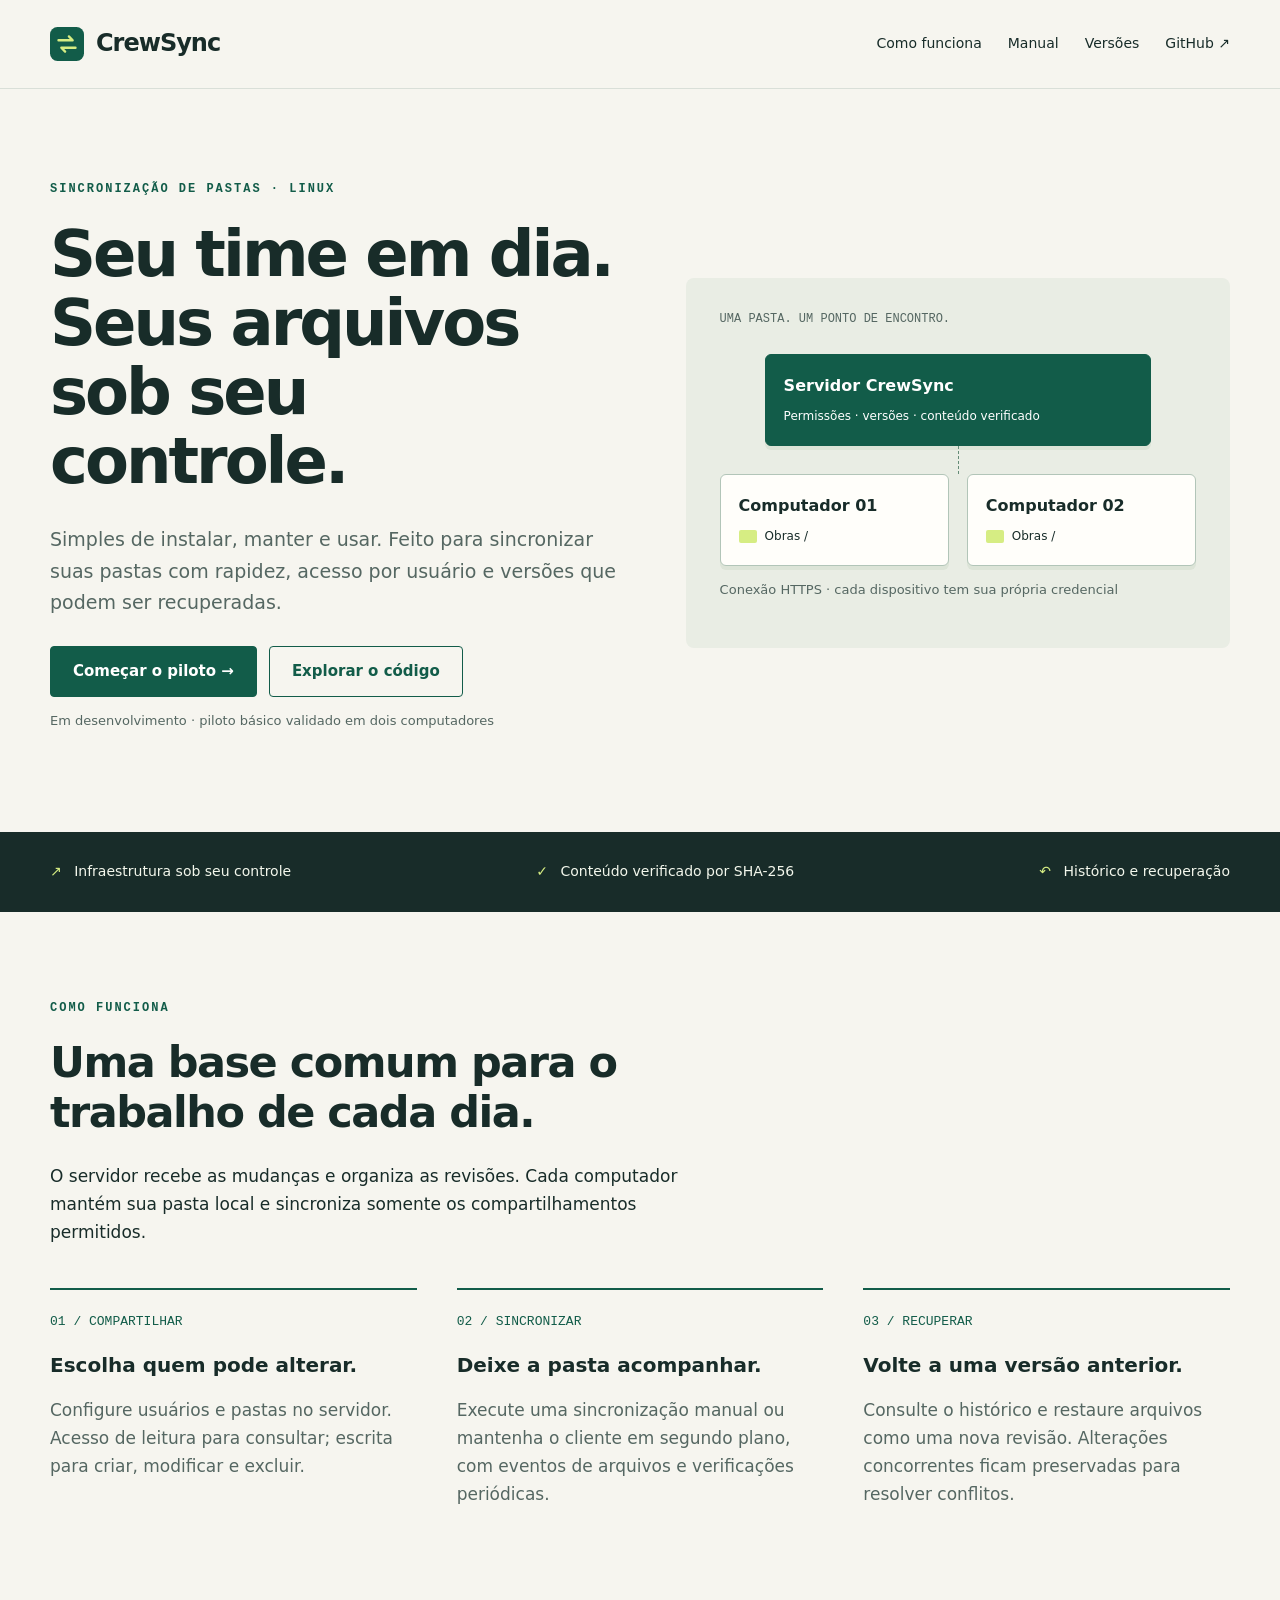
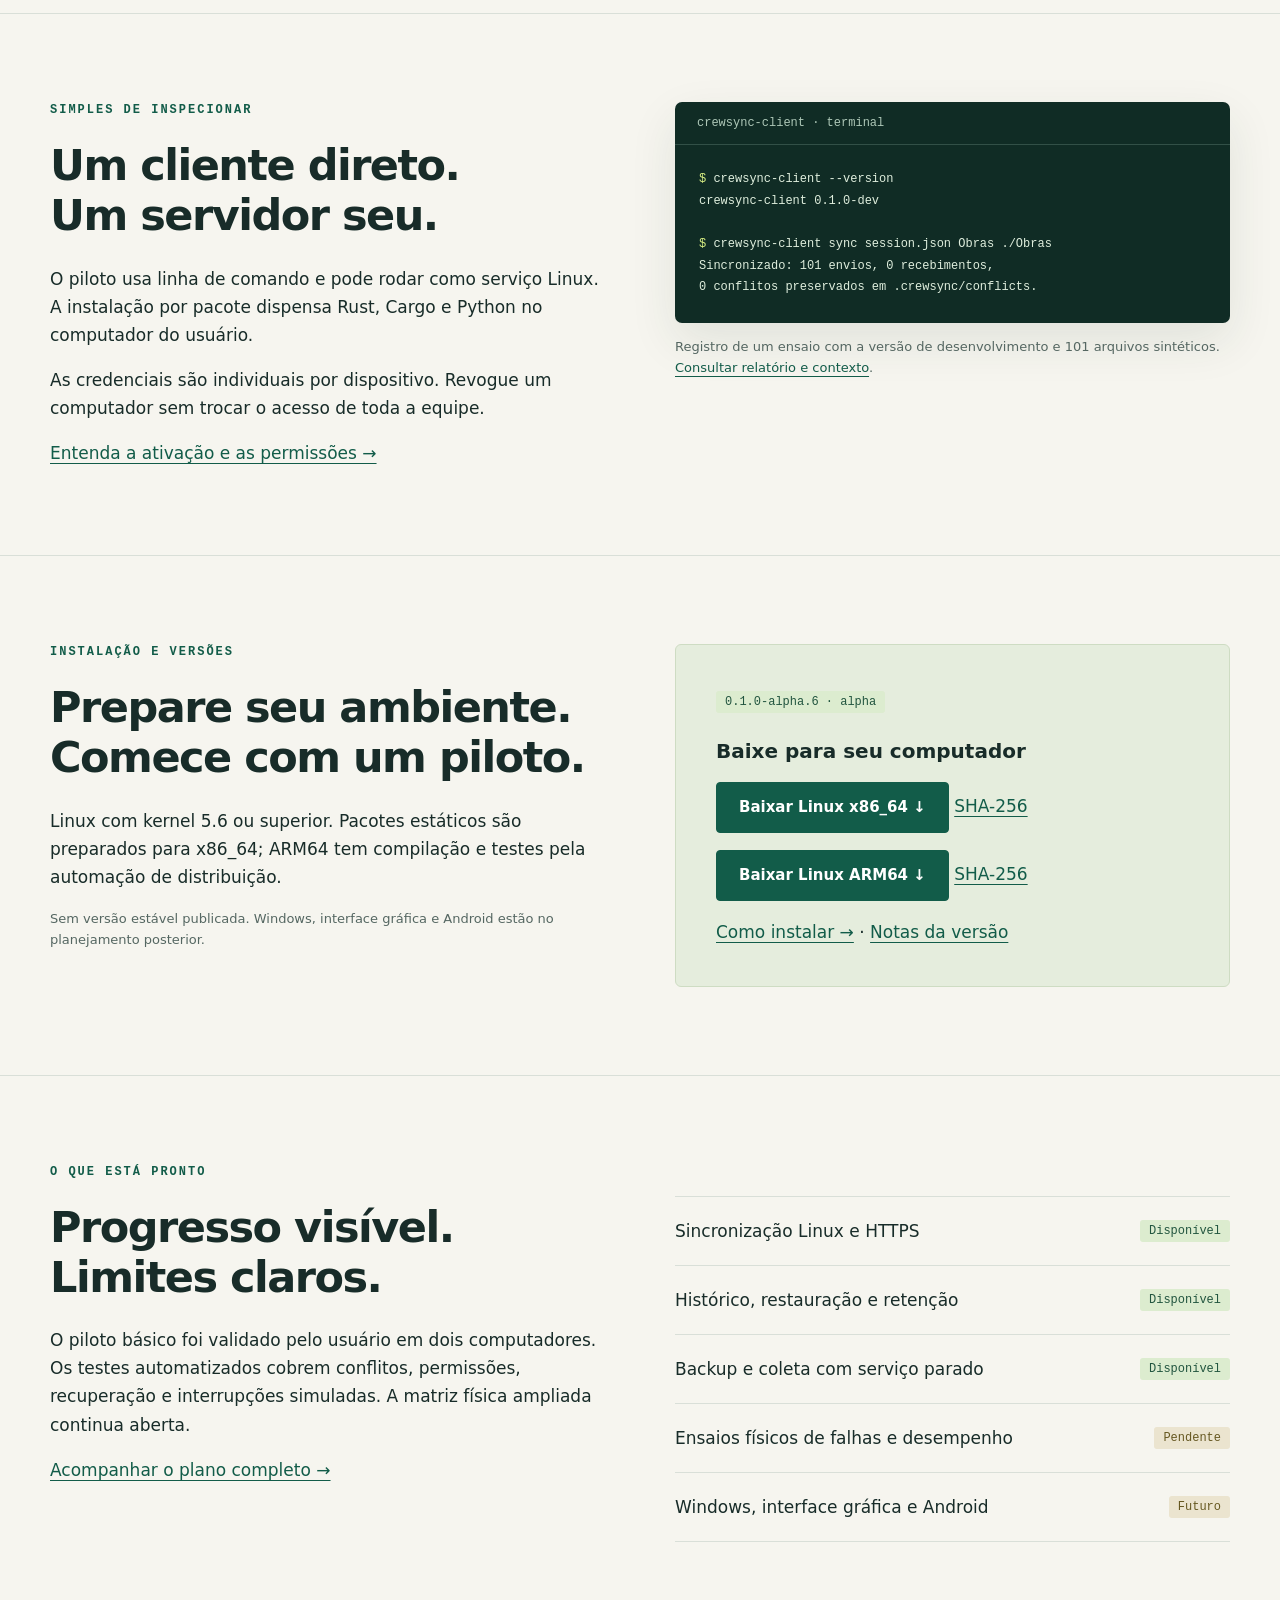
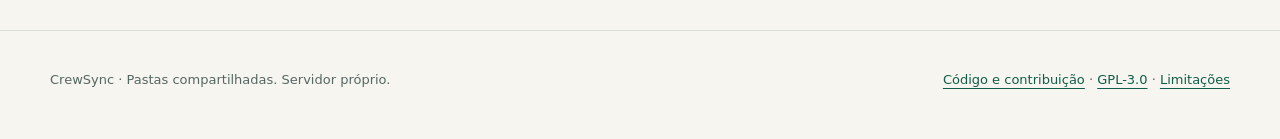
==== site/index.html @ 1a480230 "Corrige início sem terminal e prepara alpha.6" ====
<!doctype html><html lang="pt-BR"><head><meta charset="utf-8"><meta name="viewport" content="width=device-width, initial-scale=1"><meta name="theme-color" content="#125c49"><meta name="description" content="CrewSync: sincronização de pastas com servidor próprio, permissões por usuário e recuperação de versões. Piloto Linux."><link rel="icon" href="assets/favicon.svg" type="image/svg+xml"><link rel="stylesheet" href="assets/style.css"><title>CrewSync — Seu time em dia. Seus arquivos sob seu controle.</title></head><body><a class="skip" href="#conteudo">Pular para o conteúdo</a><div class="bar"><header class="wrap"><a class="brand" href="./" aria-label="CrewSync, início"><svg viewBox="0 0 36 36" aria-hidden="true"><rect width="36" height="36" rx="8" fill="#125c49"/><path d="M9 14h15l-4-4m7 12H12l4 4" fill="none" stroke="#d6ed83" stroke-width="2.5" stroke-linecap="round" stroke-linejoin="round"/></svg>CrewSync</a><nav aria-label="Principal"><a href="./#funciona">Como funciona</a><a href="manual.html">Manual</a><a href="./#downloads">Versões</a><a href="https://github.com/goncalvesl/crewsync">GitHub ↗</a></nav></header></div><main id="conteudo"><div class="wrap hero"><div><p class="eyebrow">Sincronização de pastas · Linux</p><h1>Seu time em dia.<br>Seus arquivos<br>sob seu controle.</h1><p class="lead">Simples de instalar, manter e usar. Feito para sincronizar suas pastas com rapidez, acesso por usuário e versões que podem ser recuperadas.</p><div class="actions"><a class="button" href="manual.html">Começar o piloto →</a><a class="button secondary" href="https://github.com/goncalvesl/crewsync">Explorar o código</a></div><p class="fine">Em desenvolvimento · piloto básico validado em dois computadores</p></div><div class="diagram" role="img" aria-label="Dois computadores Linux sincronizam a pasta Obras por HTTPS com um servidor CrewSync central."><div class="label">UMA PASTA. UM PONTO DE ENCONTRO.</div><div class="machine server"><strong>Servidor CrewSync</strong><small>Permissões · versões · conteúdo verificado</small></div><div class="connection"></div><div class="clients"><div class="machine"><strong>Computador 01</strong><small><span class="folder"></span>Obras /</small></div><div class="machine"><strong>Computador 02</strong><small><span class="folder"></span>Obras /</small></div></div><p class="fine">Conexão HTTPS · cada dispositivo tem sua própria credencial</p></div></div><div class="stripe"><div class="wrap"><div><span>↗</span> Infraestrutura sob seu controle</div><div><span>✓</span> Conteúdo verificado por SHA-256</div><div><span>↶</span> Histórico e recuperação</div></div></div>
<section class="section" id="funciona"><div class="wrap"><div class="section-intro"><p class="eyebrow">Como funciona</p><h2>Uma base comum para o trabalho de cada dia.</h2><p>O servidor recebe as mudanças e organiza as revisões. Cada computador mantém sua pasta local e sincroniza somente os compartilhamentos permitidos.</p></div><div class="grid3"><article class="feature"><div class="number">01 / COMPARTILHAR</div><h3>Escolha quem pode alterar.</h3><p>Configure usuários e pastas no servidor. Acesso de leitura para consultar; escrita para criar, modificar e excluir.</p></article><article class="feature"><div class="number">02 / SINCRONIZAR</div><h3>Deixe a pasta acompanhar.</h3><p>Execute uma sincronização manual ou mantenha o cliente em segundo plano, com eventos de arquivos e verificações periódicas.</p></article><article class="feature"><div class="number">03 / RECUPERAR</div><h3>Volte a uma versão anterior.</h3><p>Consulte o histórico e restaure arquivos como uma nova revisão. Alterações concorrentes ficam preservadas para resolver conflitos.</p></article></div></div></section>
<section class="section"><div class="wrap split"><div><p class="eyebrow">Simples de inspecionar</p><h2>Um cliente direto.<br>Um servidor seu.</h2><p>O piloto usa linha de comando e pode rodar como serviço Linux. A instalação por pacote dispensa Rust, Cargo e Python no computador do usuário.</p><p>As credenciais são individuais por dispositivo. Revogue um computador sem trocar o acesso de toda a equipe.</p><a href="manual.html#dispositivos">Entenda a ativação e as permissões →</a></div><div><div class="terminal"><div class="terminal-title">crewsync-client · terminal</div><pre><span class="prompt">$</span> crewsync-client --version
crewsync-client 0.1.0-dev

<span class="prompt">$</span> crewsync-client sync session.json Obras ./Obras
Sincronizado: 101 envios, 0 recebimentos,
0 conflitos preservados em .crewsync/conflicts.</pre></div><p class="fine">Registro de um ensaio com a versão de desenvolvimento e 101 arquivos sintéticos. <a href="https://github.com/goncalvesl/crewsync/blob/main/docs/reports/synthetic-local.json">Consultar relatório e contexto</a>.</p></div></div></section>
<section class="section" id="downloads"><div class="wrap split"><div><p class="eyebrow">Instalação e versões</p><h2>Prepare seu ambiente.<br>Comece com um piloto.</h2><p>Linux com kernel 5.6 ou superior. Pacotes estáticos são preparados para x86_64; ARM64 tem compilação e testes pela automação de distribuição.</p><p class="fine">Sem versão estável publicada. Windows, interface gráfica e Android estão no planejamento posterior.</p></div><div class="download"><!-- downloads:start -->
<span class="status">0.1.0-alpha.6 · alpha</span><h3 style="margin-top:24px">Baixe para seu computador</h3><p><a class="button" href="https://github.com/goncalvesl/crewsync/releases/download/v0.1.0-alpha.6/crewsync-0.1.0-alpha.6-linux-x86_64.tar.gz">Baixar Linux x86_64 ↓</a> <a href="https://github.com/goncalvesl/crewsync/releases/download/v0.1.0-alpha.6/crewsync-0.1.0-alpha.6-linux-x86_64.tar.gz.sha256">SHA-256</a></p><p><a class="button" href="https://github.com/goncalvesl/crewsync/releases/download/v0.1.0-alpha.6/crewsync-0.1.0-alpha.6-linux-arm64.tar.gz">Baixar Linux ARM64 ↓</a> <a href="https://github.com/goncalvesl/crewsync/releases/download/v0.1.0-alpha.6/crewsync-0.1.0-alpha.6-linux-arm64.tar.gz.sha256">SHA-256</a></p><a href="manual.html#instalar">Como instalar →</a> · <a href="https://github.com/goncalvesl/crewsync/releases/tag/v0.1.0-alpha.6">Notas da versão</a>
<!-- downloads:end --></div></div></div></section>
<section class="section"><div class="wrap split"><div><p class="eyebrow">O que está pronto</p><h2>Progresso visível.<br>Limites claros.</h2><p>O piloto básico foi validado pelo usuário em dois computadores. Os testes automatizados cobrem conflitos, permissões, recuperação e interrupções simuladas. A matriz física ampliada continua aberta.</p><a href="https://github.com/goncalvesl/crewsync/blob/main/docs/PLAN.md">Acompanhar o plano completo →</a></div><div class="roadmap"><div><span>Sincronização Linux e HTTPS</span><span class="status">Disponível</span></div><div><span>Histórico, restauração e retenção</span><span class="status">Disponível</span></div><div><span>Backup e coleta com serviço parado</span><span class="status">Disponível</span></div><div><span>Ensaios físicos de falhas e desempenho</span><span class="status pending">Pendente</span></div><div><span>Windows, interface gráfica e Android</span><span class="status pending">Futuro</span></div></div></div></section></main><footer><div class="wrap"><span>CrewSync · Pastas compartilhadas. Servidor próprio.</span><span><a href="https://github.com/goncalvesl/crewsync">Código e contribuição</a> · <a href="manual.html#licenca">GPL-3.0</a> · <a href="manual.html#limites">Limitações</a></span></div></footer></body></html>
---- site/assets/style.css ----
:root{--ink:#182c29;--green:#125c49;--muted:#556762;--paper:#f6f5ef;--line:#d9dfd8;--accent:#d6ed83;--mono:ui-monospace,SFMono-Regular,Consolas,monospace}*{box-sizing:border-box}html{scroll-behavior:smooth;scroll-padding-top:6rem}body{margin:0;background:var(--paper);color:var(--ink);font:17px/1.65 system-ui,-apple-system,Segoe UI,sans-serif}a{color:var(--green);text-underline-offset:4px}button,a{touch-action:manipulation}a:focus-visible,button:focus-visible{outline:3px solid #b68b00;outline-offset:5px}.skip{position:absolute;left:1rem;top:-5rem;z-index:3;background:white;padding:1rem}.skip:focus{top:1rem}.wrap{width:min(1180px,calc(100% - 64px));margin:auto}.bar{border-bottom:1px solid var(--line);background:var(--paper)}header{display:flex;align-items:center;justify-content:space-between;gap:24px;min-height:88px}nav{display:flex;gap:26px;flex-wrap:wrap;font-size:14px}nav a{text-decoration:none;color:var(--ink)}.brand{display:flex;align-items:center;gap:12px;font-size:24px;font-weight:750;letter-spacing:-1px;text-decoration:none;color:var(--ink)}.brand svg{width:34px;height:34px}.button{display:inline-flex;align-items:center;justify-content:center;border:1px solid var(--green);padding:12px 22px;background:var(--green);color:white;text-decoration:none;border-radius:4px;font-size:15px;font-weight:650}.button.secondary{color:var(--green);background:transparent}.hero{padding:92px 0 88px;display:grid;grid-template-columns:1.05fr 1fr;gap:64px;align-items:center}.eyebrow{text-transform:uppercase;letter-spacing:2px;color:var(--green);font:600 12px/1.4 var(--mono);margin:0 0 22px}h1{font-size:clamp(40px,5vw,68px);line-height:1.08;letter-spacing:-3px;max-width:780px;margin:0 0 28px}h2{font-size:clamp(28px,3.5vw,43px);line-height:1.16;letter-spacing:-1.5px;margin:0 0 24px}h3{font-size:20px;line-height:1.4;margin:0 0 14px}.lead{font-size:19px;color:var(--muted);max-width:590px;margin-bottom:28px}.actions{display:flex;gap:12px;flex-wrap:wrap}.fine{font-size:13px;color:var(--muted)}.diagram{padding:34px;background:#e9ede4;border-radius:8px;position:relative}.diagram .label{font:12px var(--mono);color:var(--muted);margin-bottom:24px}.machine{border:1px solid #b2c5b8;background:#fffefa;border-radius:6px;padding:18px;font-size:14px;box-shadow:0 4px 0 #dce4d7}.server{background:var(--green);color:#fff;border-color:var(--green);margin:28px 45px}.machine strong{display:block;font-size:16px;margin-bottom:5px}.machine small{font-size:12px}.clients{display:grid;grid-template-columns:1fr 1fr;gap:18px}.connection{position:absolute;border-left:1px dashed #658c77;height:28px;left:50%;margin-top:-28px}.folder{display:inline-block;width:18px;height:13px;background:var(--accent);border-radius:2px;margin-right:8px;vertical-align:middle}.stripe{background:var(--ink);color:#f3f7ec;padding:28px 0}.stripe .wrap{display:flex;gap:40px;justify-content:space-between;flex-wrap:wrap;font-size:14px}.stripe span{color:var(--accent);margin-right:8px}.section{padding:88px 0;border-bottom:1px solid var(--line)}.section-intro{max-width:650px;margin-bottom:42px}.grid3{display:grid;grid-template-columns:repeat(3,1fr);gap:40px}.feature{border-top:2px solid var(--green);padding-top:24px}.feature p,.step p{color:var(--muted)}.number{font:13px var(--mono);color:var(--green);margin-bottom:22px}.split{display:grid;grid-template-columns:1fr 1fr;gap:70px;align-items:start}.terminal{background:#102c25;border-radius:7px;overflow:hidden;color:#dfeedd;box-shadow:0 18px 48px #1b392419}.terminal-title{font:12px var(--mono);border-bottom:1px solid #325047;padding:14px 22px;color:#adc7b7}.terminal pre{background:none;border:0;margin:0;padding:24px;line-height:1.8;font-size:12px}.terminal .prompt{color:var(--accent)}pre{background:#e8ece3;border:1px solid var(--line);padding:20px;overflow:auto;max-width:100%;border-radius:4px;font:13px/1.8 var(--mono);white-space:pre-wrap;overflow-wrap:anywhere}code{font: .85em var(--mono);overflow-wrap:anywhere}.status{font:12px var(--mono);padding:4px 9px;background:#dceccf;color:#22553f;border-radius:3px}.status.pending{background:#ebe4cf;color:#665821}.roadmap{border-top:1px solid var(--line);margin-top:32px}.roadmap div{padding:20px 0;display:flex;justify-content:space-between;align-items:center;gap:24px;border-bottom:1px solid var(--line)}.download{background:#e5eddd;border:1px solid #cedcc3;padding:40px;border-radius:6px}.download p{color:var(--muted)}footer{padding:38px 0 48px;font-size:13px;color:var(--muted)}footer .wrap{display:flex;justify-content:space-between;gap:24px;flex-wrap:wrap}.manual-layout{display:grid;grid-template-columns:220px minmax(0,1fr);gap:64px;padding:50px 0 90px}.manual-nav{position:sticky;top:24px;align-self:start;font-size:14px}.manual-nav a{display:block;padding:7px 0;text-decoration:none}.manual-content{max-width:820px;min-width:0}.manual-content h1{font-size:48px;margin-top:15px}.manual-content section{padding:35px 0;border-bottom:1px solid var(--line)}.manual-content h2{font-size:30px}.note{border-left:3px solid var(--green);padding:12px 20px;background:#e8ede2;font-size:15px}table{border-collapse:collapse;width:100%;font-size:14px}td,th{border-bottom:1px solid var(--line);padding:12px 8px;text-align:left}ul,ol{padding-left:24px}li{margin:8px 0}@media(max-width:850px){.hero,.split{grid-template-columns:1fr;gap:40px}.hero{padding:52px 0}.hero h1{max-width:600px}.diagram{max-width:560px}.grid3{grid-template-columns:1fr;gap:28px}.section{padding:54px 0}.manual-layout{grid-template-columns:1fr;gap:24px}.manual-nav{position:static;display:flex;flex-wrap:wrap;gap:0 20px;border-bottom:1px solid var(--line);padding-bottom:20px}.manual-content h1{font-size:40px}}@media(max-width:520px){.wrap{width:calc(100% - 36px)}header{align-items:flex-start;flex-direction:column;gap:12px;padding:18px 0}nav{gap:18px;font-size:13px}.hero{padding:40px 0}h1{letter-spacing:-1.8px}.diagram{padding:22px 16px}.server{margin:25px 22px}.clients{gap:10px}.machine{padding:12px}.machine strong{font-size:14px}.machine small{font-size:11px}.download{padding:25px}.stripe .wrap{gap:15px}.roadmap div{align-items:flex-start}.terminal pre{padding:16px;font-size:11px}}@media(prefers-reduced-motion:reduce){html{scroll-behavior:auto}}
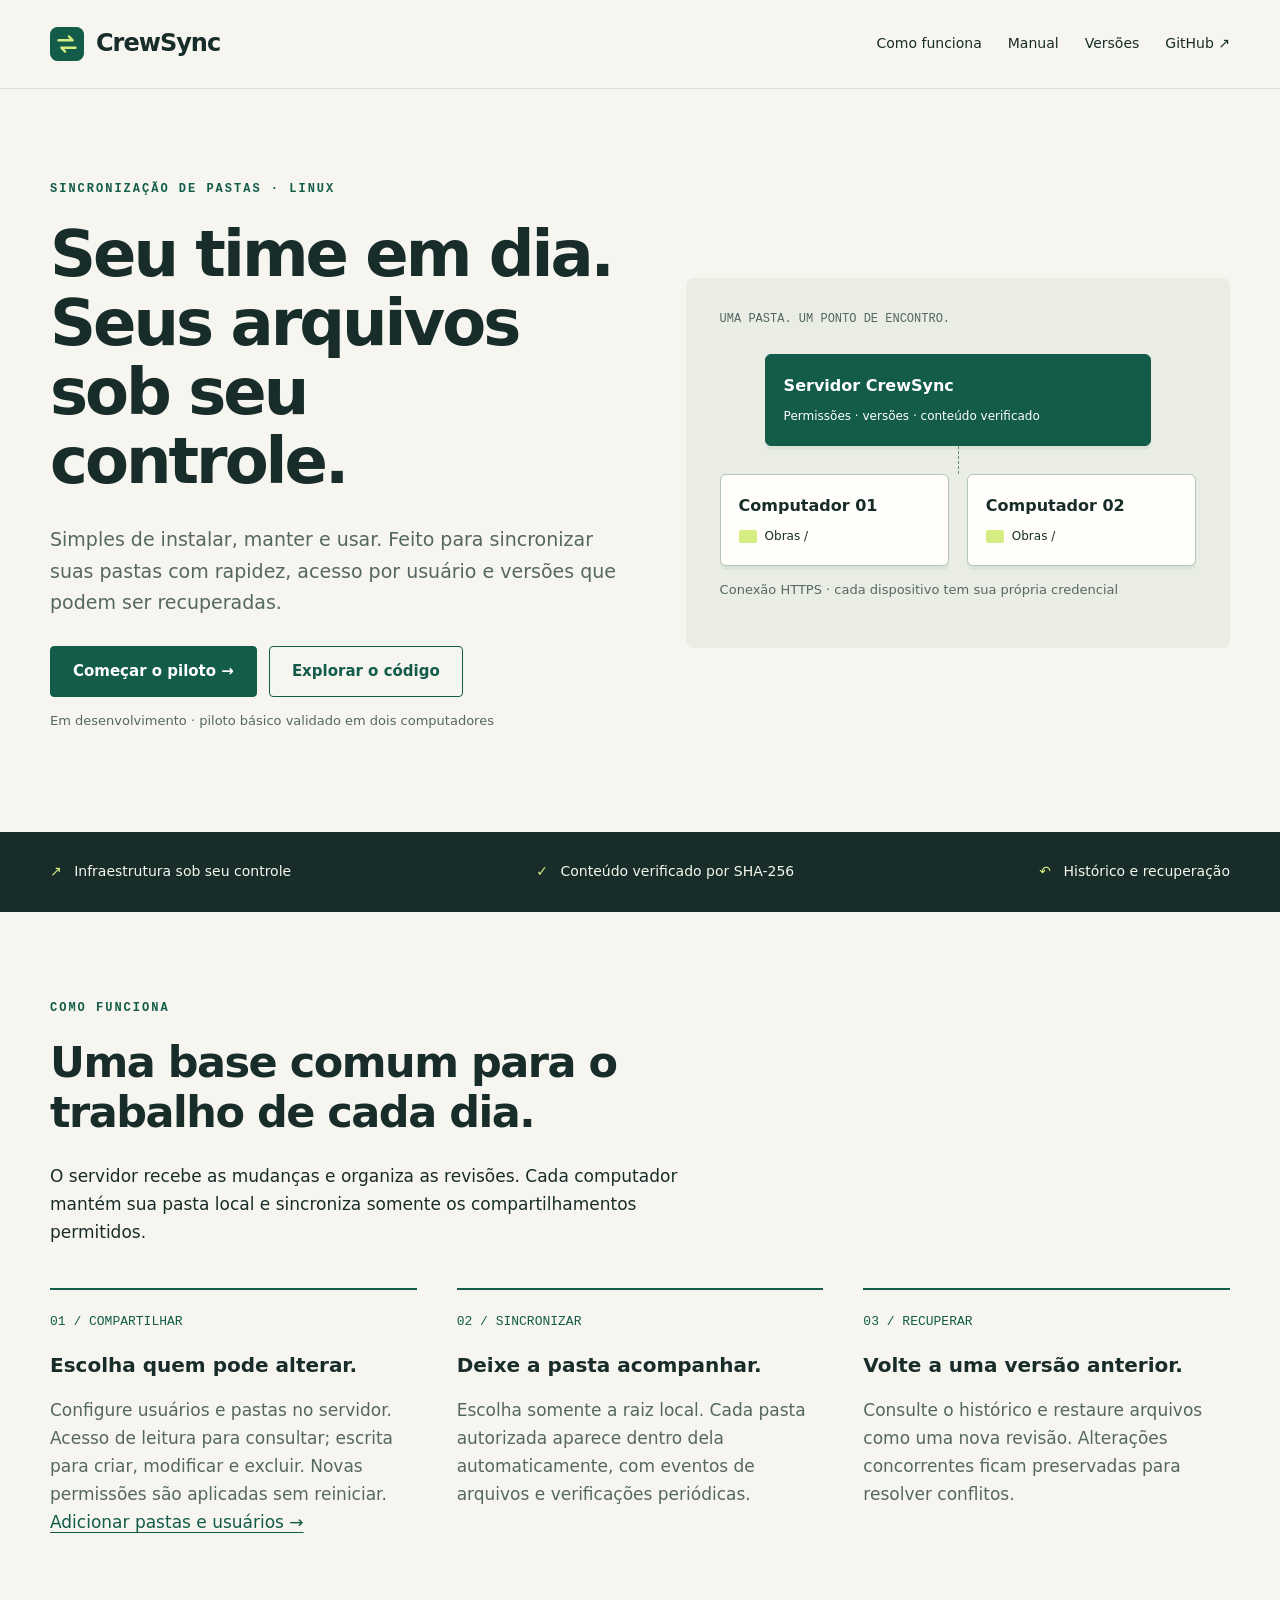
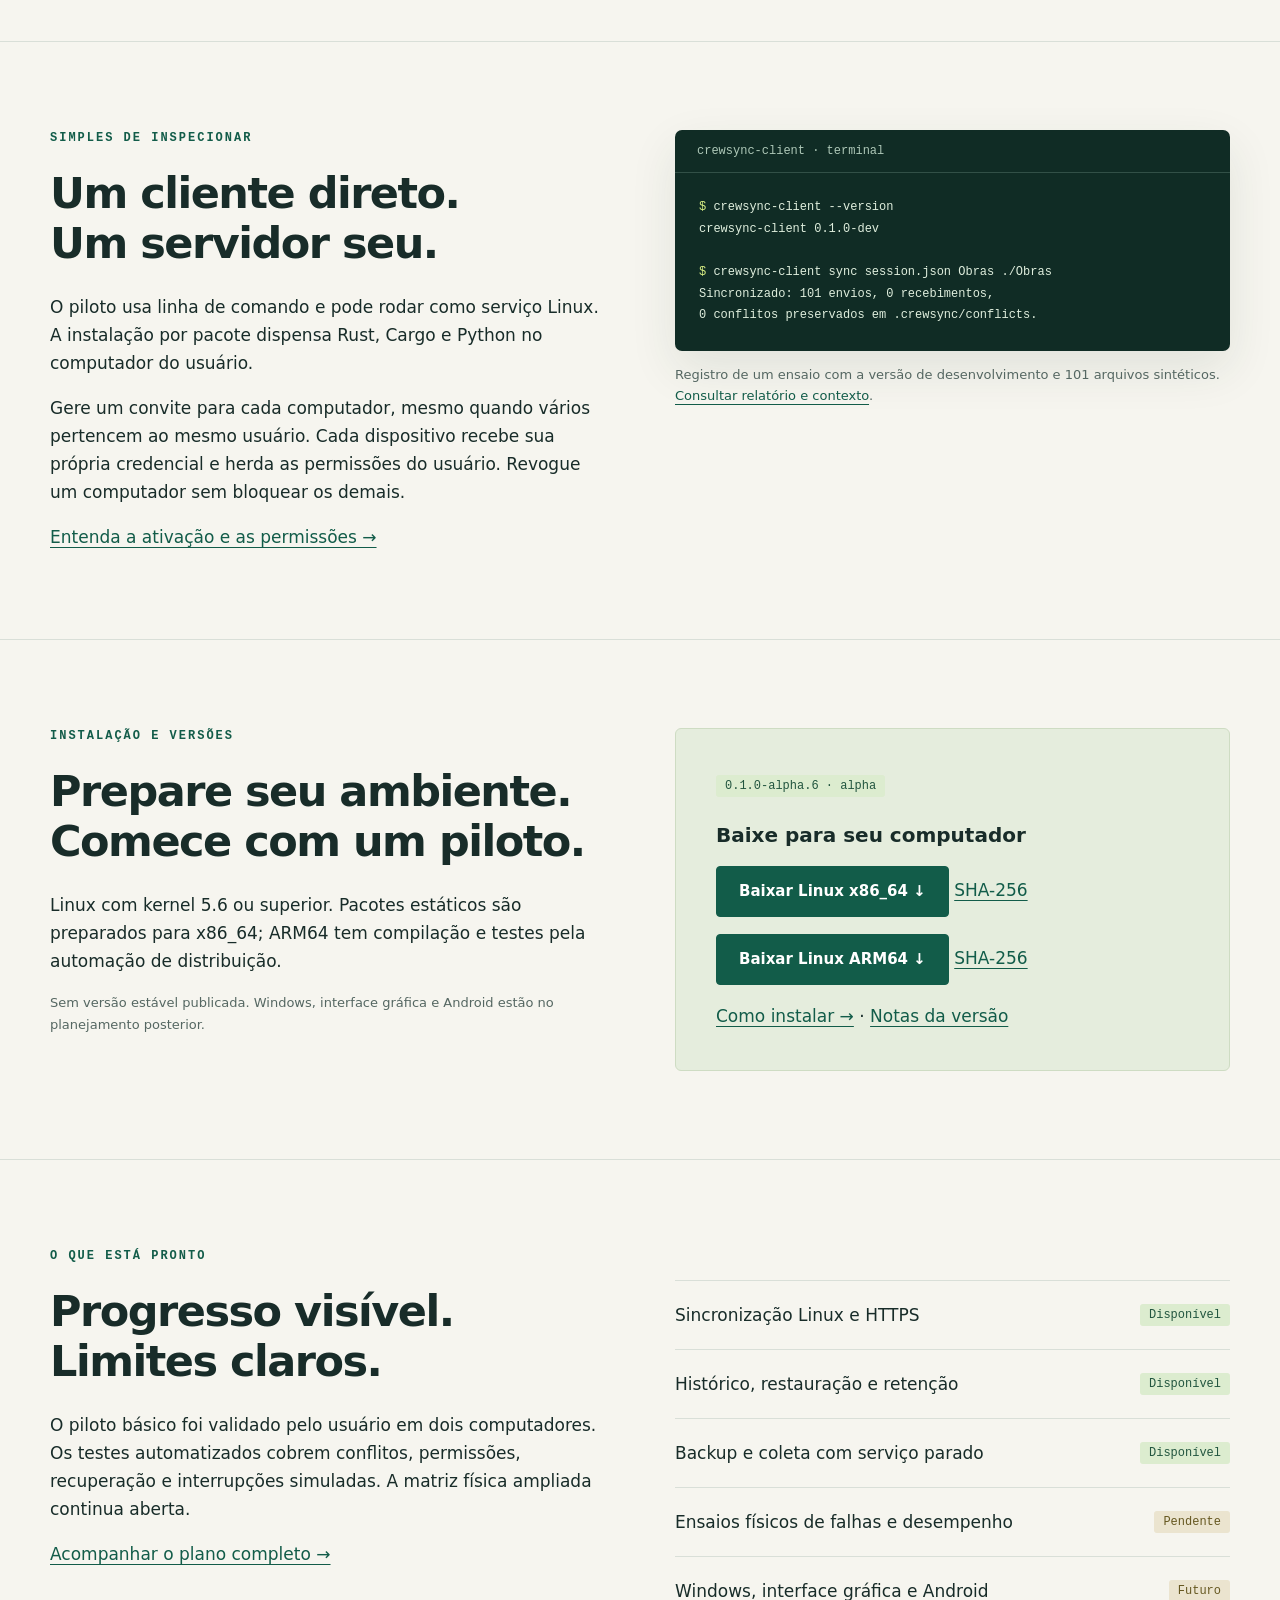
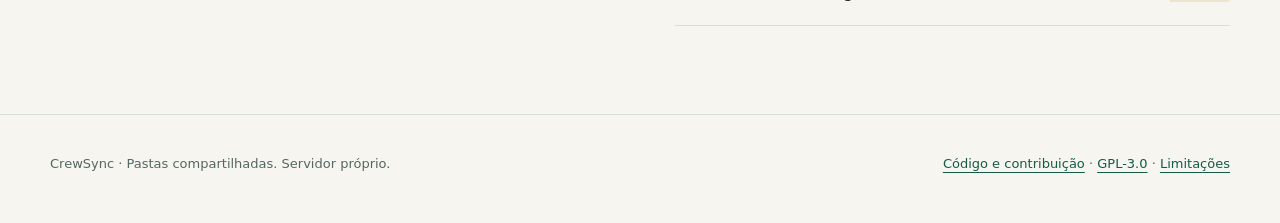
==== commit db91f1a3: "Explica pastas e convites por dispositivo no manual" ====
--- a/site/index.html
+++ b/site/index.html
@@ -1,6 +1,6 @@
 <!doctype html><html lang="pt-BR"><head><meta charset="utf-8"><meta name="viewport" content="width=device-width, initial-scale=1"><meta name="theme-color" content="#125c49"><meta name="description" content="CrewSync: sincronização de pastas com servidor próprio, permissões por usuário e recuperação de versões. Piloto Linux."><link rel="icon" href="assets/favicon.svg" type="image/svg+xml"><link rel="stylesheet" href="assets/style.css"><title>CrewSync — Seu time em dia. Seus arquivos sob seu controle.</title></head><body><a class="skip" href="#conteudo">Pular para o conteúdo</a><div class="bar"><header class="wrap"><a class="brand" href="./" aria-label="CrewSync, início"><svg viewBox="0 0 36 36" aria-hidden="true"><rect width="36" height="36" rx="8" fill="#125c49"/><path d="M9 14h15l-4-4m7 12H12l4 4" fill="none" stroke="#d6ed83" stroke-width="2.5" stroke-linecap="round" stroke-linejoin="round"/></svg>CrewSync</a><nav aria-label="Principal"><a href="./#funciona">Como funciona</a><a href="manual.html">Manual</a><a href="./#downloads">Versões</a><a href="https://github.com/goncalvesl/crewsync">GitHub ↗</a></nav></header></div><main id="conteudo"><div class="wrap hero"><div><p class="eyebrow">Sincronização de pastas · Linux</p><h1>Seu time em dia.<br>Seus arquivos<br>sob seu controle.</h1><p class="lead">Simples de instalar, manter e usar. Feito para sincronizar suas pastas com rapidez, acesso por usuário e versões que podem ser recuperadas.</p><div class="actions"><a class="button" href="manual.html">Começar o piloto →</a><a class="button secondary" href="https://github.com/goncalvesl/crewsync">Explorar o código</a></div><p class="fine">Em desenvolvimento · piloto básico validado em dois computadores</p></div><div class="diagram" role="img" aria-label="Dois computadores Linux sincronizam a pasta Obras por HTTPS com um servidor CrewSync central."><div class="label">UMA PASTA. UM PONTO DE ENCONTRO.</div><div class="machine server"><strong>Servidor CrewSync</strong><small>Permissões · versões · conteúdo verificado</small></div><div class="connection"></div><div class="clients"><div class="machine"><strong>Computador 01</strong><small><span class="folder"></span>Obras /</small></div><div class="machine"><strong>Computador 02</strong><small><span class="folder"></span>Obras /</small></div></div><p class="fine">Conexão HTTPS · cada dispositivo tem sua própria credencial</p></div></div><div class="stripe"><div class="wrap"><div><span>↗</span> Infraestrutura sob seu controle</div><div><span>✓</span> Conteúdo verificado por SHA-256</div><div><span>↶</span> Histórico e recuperação</div></div></div>
-<section class="section" id="funciona"><div class="wrap"><div class="section-intro"><p class="eyebrow">Como funciona</p><h2>Uma base comum para o trabalho de cada dia.</h2><p>O servidor recebe as mudanças e organiza as revisões. Cada computador mantém sua pasta local e sincroniza somente os compartilhamentos permitidos.</p></div><div class="grid3"><article class="feature"><div class="number">01 / COMPARTILHAR</div><h3>Escolha quem pode alterar.</h3><p>Configure usuários e pastas no servidor. Acesso de leitura para consultar; escrita para criar, modificar e excluir.</p></article><article class="feature"><div class="number">02 / SINCRONIZAR</div><h3>Deixe a pasta acompanhar.</h3><p>Execute uma sincronização manual ou mantenha o cliente em segundo plano, com eventos de arquivos e verificações periódicas.</p></article><article class="feature"><div class="number">03 / RECUPERAR</div><h3>Volte a uma versão anterior.</h3><p>Consulte o histórico e restaure arquivos como uma nova revisão. Alterações concorrentes ficam preservadas para resolver conflitos.</p></article></div></div></section>
-<section class="section"><div class="wrap split"><div><p class="eyebrow">Simples de inspecionar</p><h2>Um cliente direto.<br>Um servidor seu.</h2><p>O piloto usa linha de comando e pode rodar como serviço Linux. A instalação por pacote dispensa Rust, Cargo e Python no computador do usuário.</p><p>As credenciais são individuais por dispositivo. Revogue um computador sem trocar o acesso de toda a equipe.</p><a href="manual.html#dispositivos">Entenda a ativação e as permissões →</a></div><div><div class="terminal"><div class="terminal-title">crewsync-client · terminal</div><pre><span class="prompt">$</span> crewsync-client --version
+<section class="section" id="funciona"><div class="wrap"><div class="section-intro"><p class="eyebrow">Como funciona</p><h2>Uma base comum para o trabalho de cada dia.</h2><p>O servidor recebe as mudanças e organiza as revisões. Cada computador mantém sua pasta local e sincroniza somente os compartilhamentos permitidos.</p></div><div class="grid3"><article class="feature"><div class="number">01 / COMPARTILHAR</div><h3>Escolha quem pode alterar.</h3><p>Configure usuários e pastas no servidor. Acesso de leitura para consultar; escrita para criar, modificar e excluir. Novas permissões são aplicadas sem reiniciar. <a href="manual.html#configurar">Adicionar pastas e usuários →</a></p></article><article class="feature"><div class="number">02 / SINCRONIZAR</div><h3>Deixe a pasta acompanhar.</h3><p>Escolha somente a raiz local. Cada pasta autorizada aparece dentro dela automaticamente, com eventos de arquivos e verificações periódicas.</p></article><article class="feature"><div class="number">03 / RECUPERAR</div><h3>Volte a uma versão anterior.</h3><p>Consulte o histórico e restaure arquivos como uma nova revisão. Alterações concorrentes ficam preservadas para resolver conflitos.</p></article></div></div></section>
+<section class="section"><div class="wrap split"><div><p class="eyebrow">Simples de inspecionar</p><h2>Um cliente direto.<br>Um servidor seu.</h2><p>O piloto usa linha de comando e pode rodar como serviço Linux. A instalação por pacote dispensa Rust, Cargo e Python no computador do usuário.</p><p>Gere um convite para cada computador, mesmo quando vários pertencem ao mesmo usuário. Cada dispositivo recebe sua própria credencial e herda as permissões do usuário. Revogue um computador sem bloquear os demais.</p><a href="manual.html#dispositivos">Entenda a ativação e as permissões →</a></div><div><div class="terminal"><div class="terminal-title">crewsync-client · terminal</div><pre><span class="prompt">$</span> crewsync-client --version
 crewsync-client 0.1.0-dev
 
 <span class="prompt">$</span> crewsync-client sync session.json Obras ./Obras
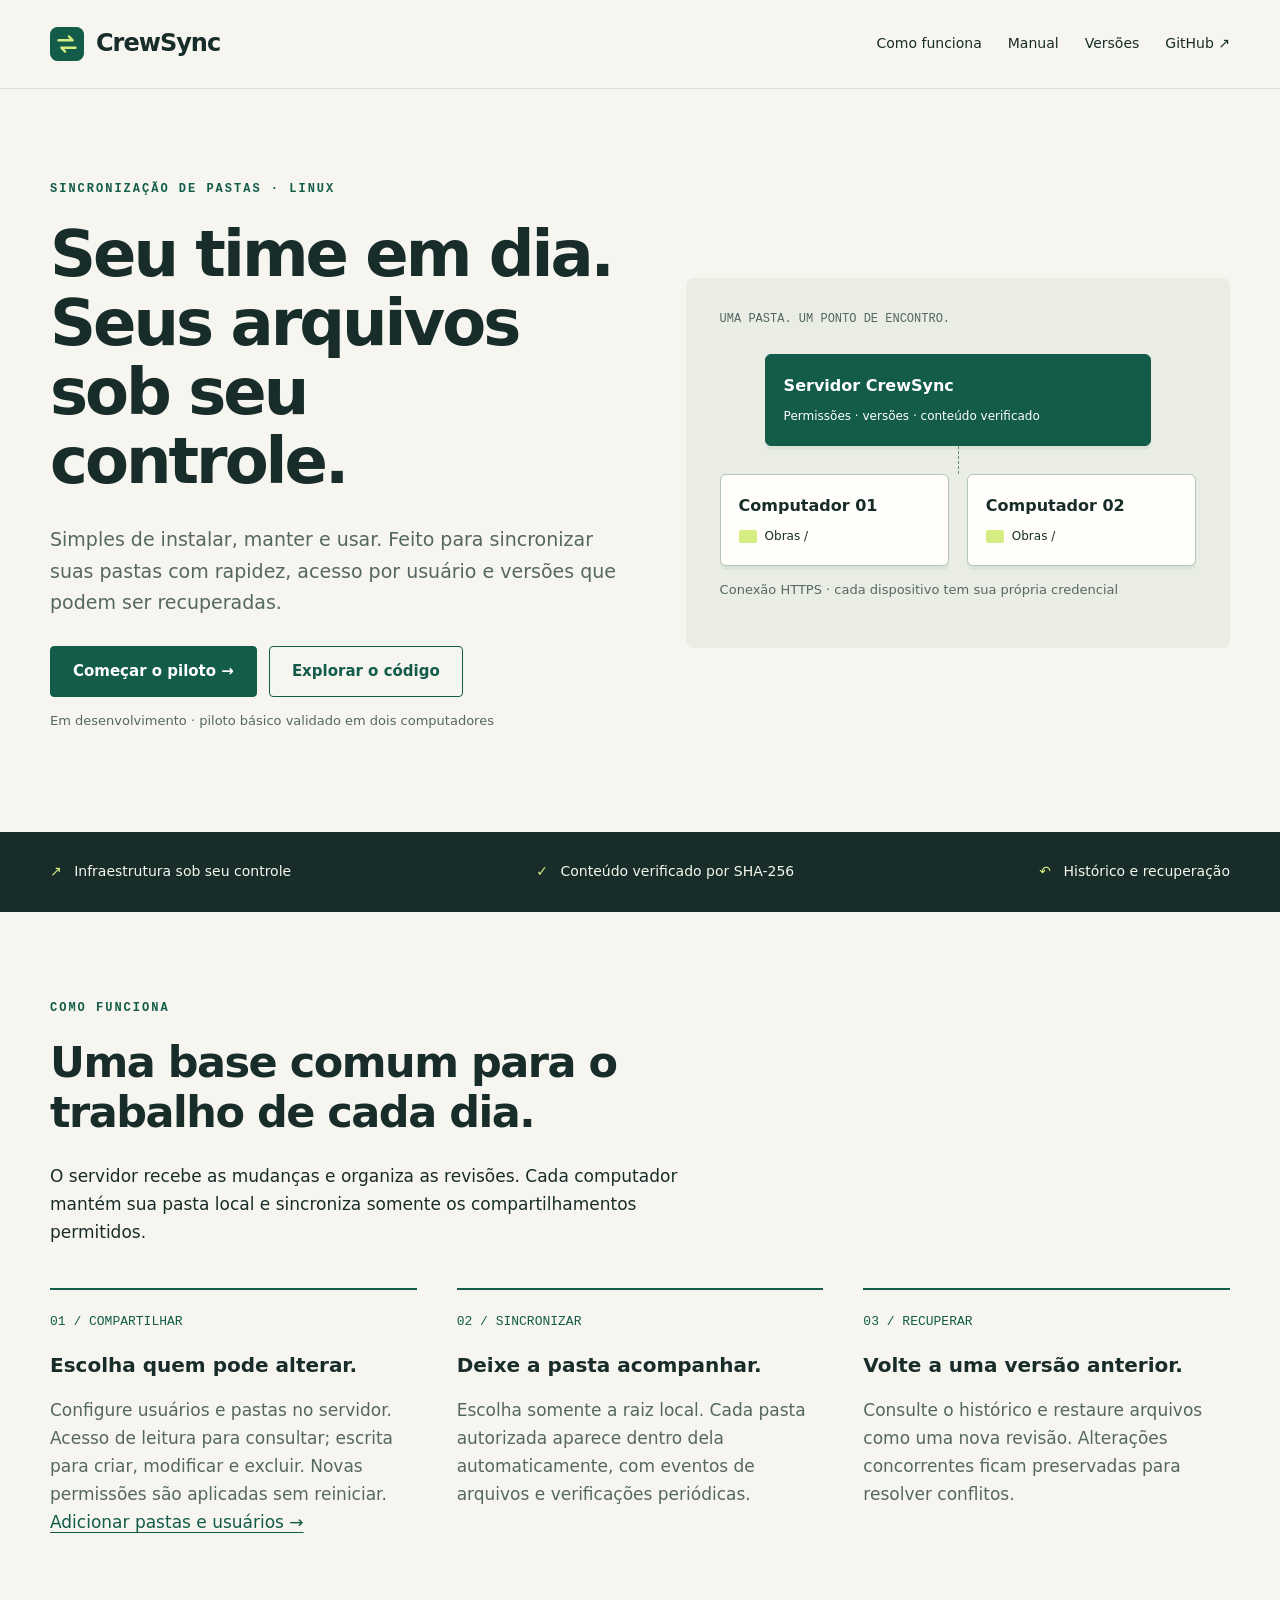
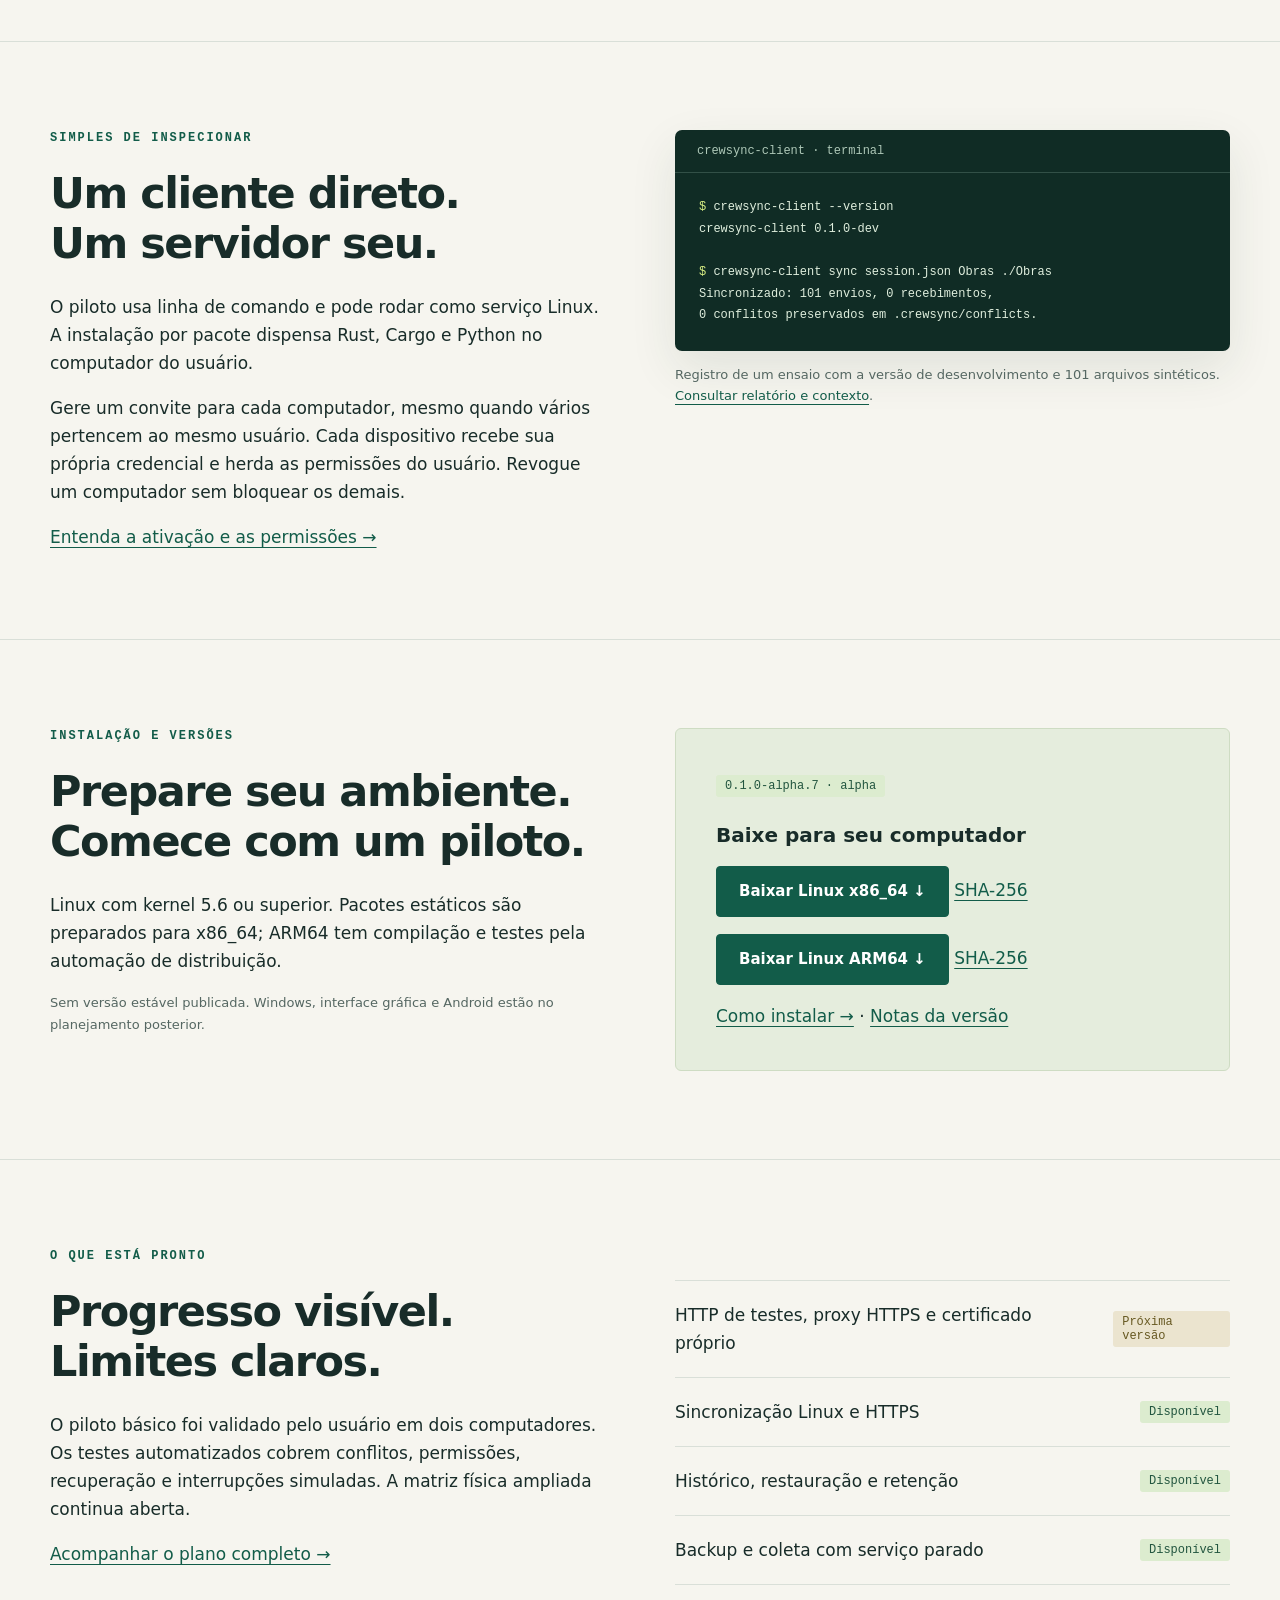
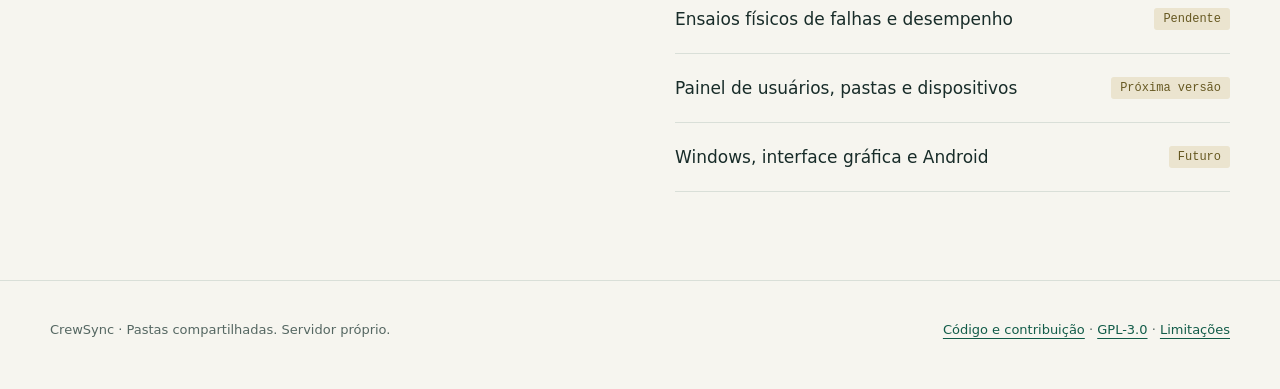
==== commit 732c0d72: "Prepara release 0.1.0-alpha.7" ====
--- a/site/index.html
+++ b/site/index.html
@@ -7,6 +7,6 @@
 Sincronizado: 101 envios, 0 recebimentos,
 0 conflitos preservados em .crewsync/conflicts.</pre></div><p class="fine">Registro de um ensaio com a versão de desenvolvimento e 101 arquivos sintéticos. <a href="https://github.com/goncalvesl/crewsync/blob/main/docs/reports/synthetic-local.json">Consultar relatório e contexto</a>.</p></div></div></section>
 <section class="section" id="downloads"><div class="wrap split"><div><p class="eyebrow">Instalação e versões</p><h2>Prepare seu ambiente.<br>Comece com um piloto.</h2><p>Linux com kernel 5.6 ou superior. Pacotes estáticos são preparados para x86_64; ARM64 tem compilação e testes pela automação de distribuição.</p><p class="fine">Sem versão estável publicada. Windows, interface gráfica e Android estão no planejamento posterior.</p></div><div class="download"><!-- downloads:start -->
-<span class="status">0.1.0-alpha.6 · alpha</span><h3 style="margin-top:24px">Baixe para seu computador</h3><p><a class="button" href="https://github.com/goncalvesl/crewsync/releases/download/v0.1.0-alpha.6/crewsync-0.1.0-alpha.6-linux-x86_64.tar.gz">Baixar Linux x86_64 ↓</a> <a href="https://github.com/goncalvesl/crewsync/releases/download/v0.1.0-alpha.6/crewsync-0.1.0-alpha.6-linux-x86_64.tar.gz.sha256">SHA-256</a></p><p><a class="button" href="https://github.com/goncalvesl/crewsync/releases/download/v0.1.0-alpha.6/crewsync-0.1.0-alpha.6-linux-arm64.tar.gz">Baixar Linux ARM64 ↓</a> <a href="https://github.com/goncalvesl/crewsync/releases/download/v0.1.0-alpha.6/crewsync-0.1.0-alpha.6-linux-arm64.tar.gz.sha256">SHA-256</a></p><a href="manual.html#instalar">Como instalar →</a> · <a href="https://github.com/goncalvesl/crewsync/releases/tag/v0.1.0-alpha.6">Notas da versão</a>
+<span class="status">0.1.0-alpha.7 · alpha</span><h3 style="margin-top:24px">Baixe para seu computador</h3><p><a class="button" href="https://github.com/goncalvesl/crewsync/releases/download/v0.1.0-alpha.7/crewsync-0.1.0-alpha.7-linux-x86_64.tar.gz">Baixar Linux x86_64 ↓</a> <a href="https://github.com/goncalvesl/crewsync/releases/download/v0.1.0-alpha.7/crewsync-0.1.0-alpha.7-linux-x86_64.tar.gz.sha256">SHA-256</a></p><p><a class="button" href="https://github.com/goncalvesl/crewsync/releases/download/v0.1.0-alpha.7/crewsync-0.1.0-alpha.7-linux-arm64.tar.gz">Baixar Linux ARM64 ↓</a> <a href="https://github.com/goncalvesl/crewsync/releases/download/v0.1.0-alpha.7/crewsync-0.1.0-alpha.7-linux-arm64.tar.gz.sha256">SHA-256</a></p><a href="manual.html#instalar">Como instalar →</a> · <a href="https://github.com/goncalvesl/crewsync/releases/tag/v0.1.0-alpha.7">Notas da versão</a>
 <!-- downloads:end --></div></div></div></section>
-<section class="section"><div class="wrap split"><div><p class="eyebrow">O que está pronto</p><h2>Progresso visível.<br>Limites claros.</h2><p>O piloto básico foi validado pelo usuário em dois computadores. Os testes automatizados cobrem conflitos, permissões, recuperação e interrupções simuladas. A matriz física ampliada continua aberta.</p><a href="https://github.com/goncalvesl/crewsync/blob/main/docs/PLAN.md">Acompanhar o plano completo →</a></div><div class="roadmap"><div><span>Sincronização Linux e HTTPS</span><span class="status">Disponível</span></div><div><span>Histórico, restauração e retenção</span><span class="status">Disponível</span></div><div><span>Backup e coleta com serviço parado</span><span class="status">Disponível</span></div><div><span>Ensaios físicos de falhas e desempenho</span><span class="status pending">Pendente</span></div><div><span>Windows, interface gráfica e Android</span><span class="status pending">Futuro</span></div></div></div></section></main><footer><div class="wrap"><span>CrewSync · Pastas compartilhadas. Servidor próprio.</span><span><a href="https://github.com/goncalvesl/crewsync">Código e contribuição</a> · <a href="manual.html#licenca">GPL-3.0</a> · <a href="manual.html#limites">Limitações</a></span></div></footer></body></html>+<section class="section"><div class="wrap split"><div><p class="eyebrow">O que está pronto</p><h2>Progresso visível.<br>Limites claros.</h2><p>O piloto básico foi validado pelo usuário em dois computadores. Os testes automatizados cobrem conflitos, permissões, recuperação e interrupções simuladas. A matriz física ampliada continua aberta.</p><a href="https://github.com/goncalvesl/crewsync/blob/main/docs/PLAN.md">Acompanhar o plano completo →</a></div><div class="roadmap"><div><span>HTTP de testes, proxy HTTPS e certificado próprio</span><span class="status pending">Próxima versão</span></div><div><span>Sincronização Linux e HTTPS</span><span class="status">Disponível</span></div><div><span>Histórico, restauração e retenção</span><span class="status">Disponível</span></div><div><span>Backup e coleta com serviço parado</span><span class="status">Disponível</span></div><div><span>Ensaios físicos de falhas e desempenho</span><span class="status pending">Pendente</span></div><div><span>Painel de usuários, pastas e dispositivos</span><span class="status pending">Próxima versão</span></div><div><span>Windows, interface gráfica e Android</span><span class="status pending">Futuro</span></div></div></div></section></main><footer><div class="wrap"><span>CrewSync · Pastas compartilhadas. Servidor próprio.</span><span><a href="https://github.com/goncalvesl/crewsync">Código e contribuição</a> · <a href="manual.html#licenca">GPL-3.0</a> · <a href="manual.html#limites">Limitações</a></span></div></footer></body></html>
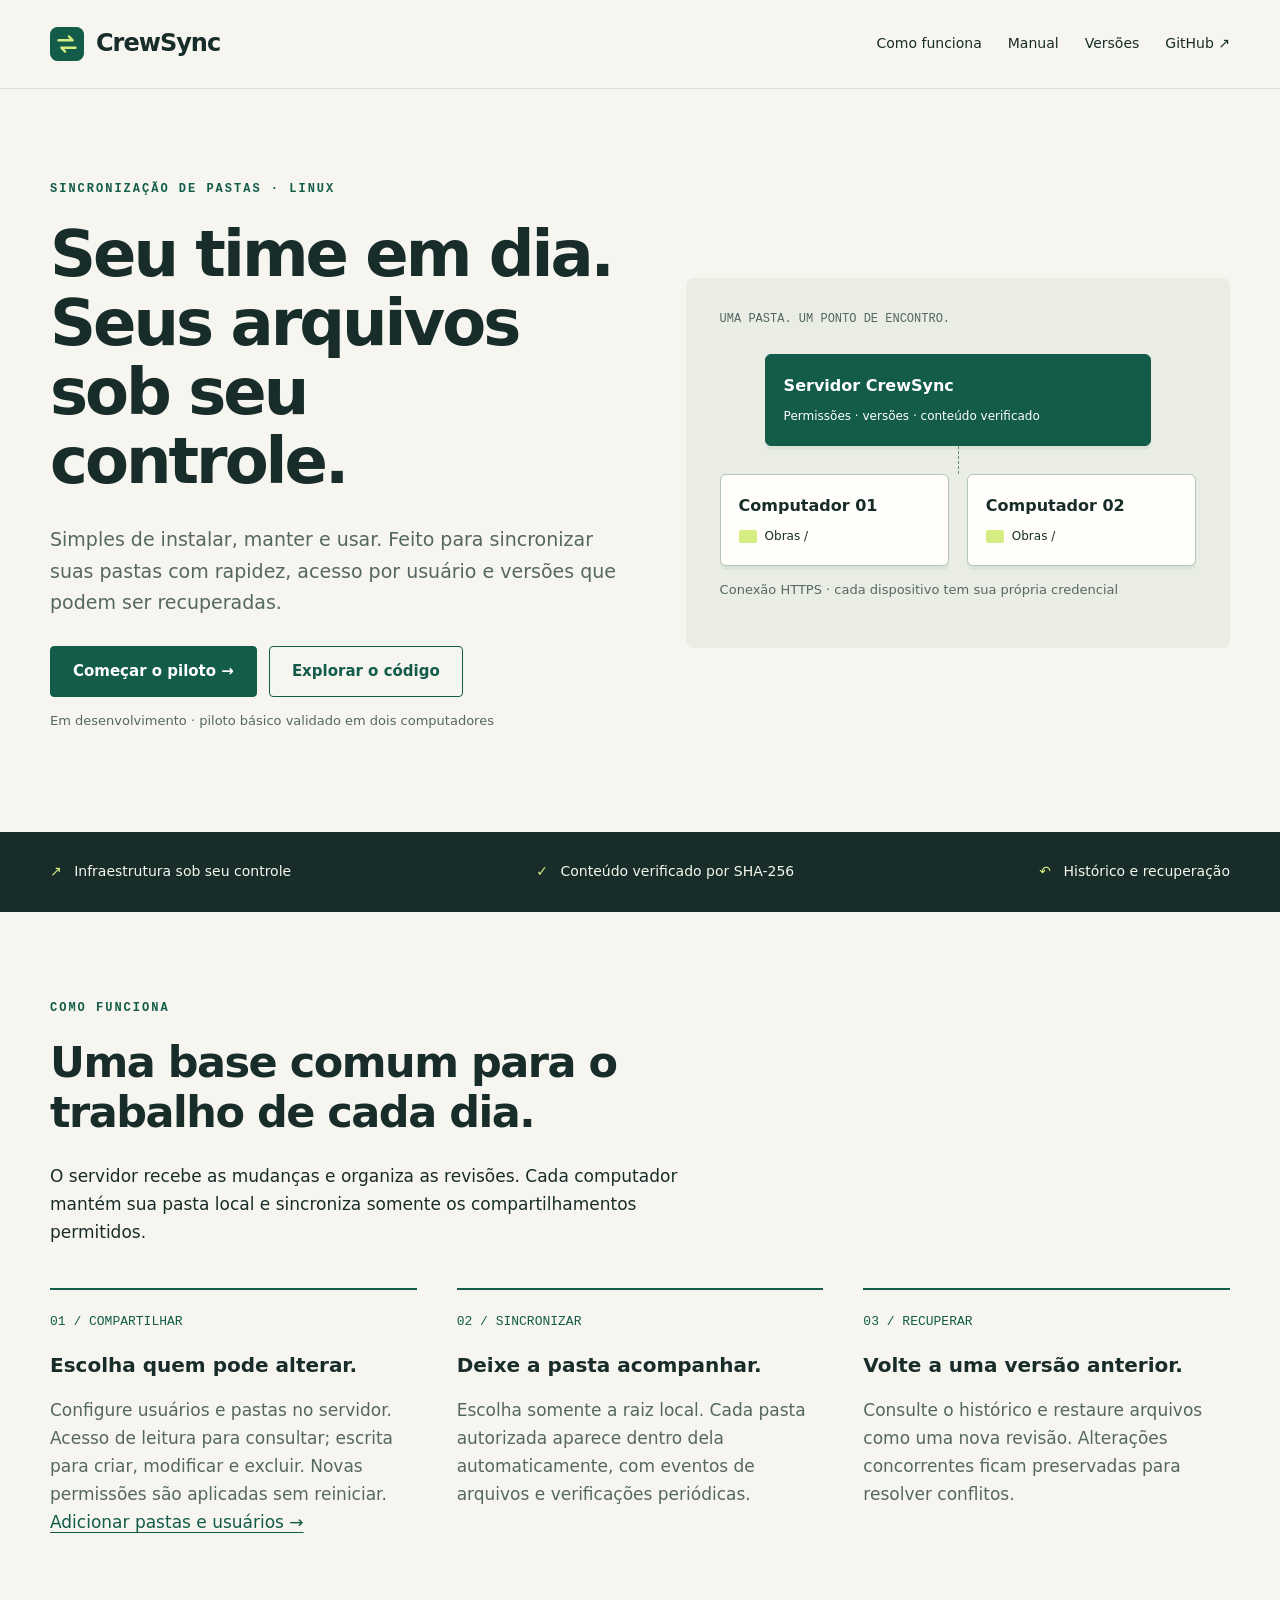
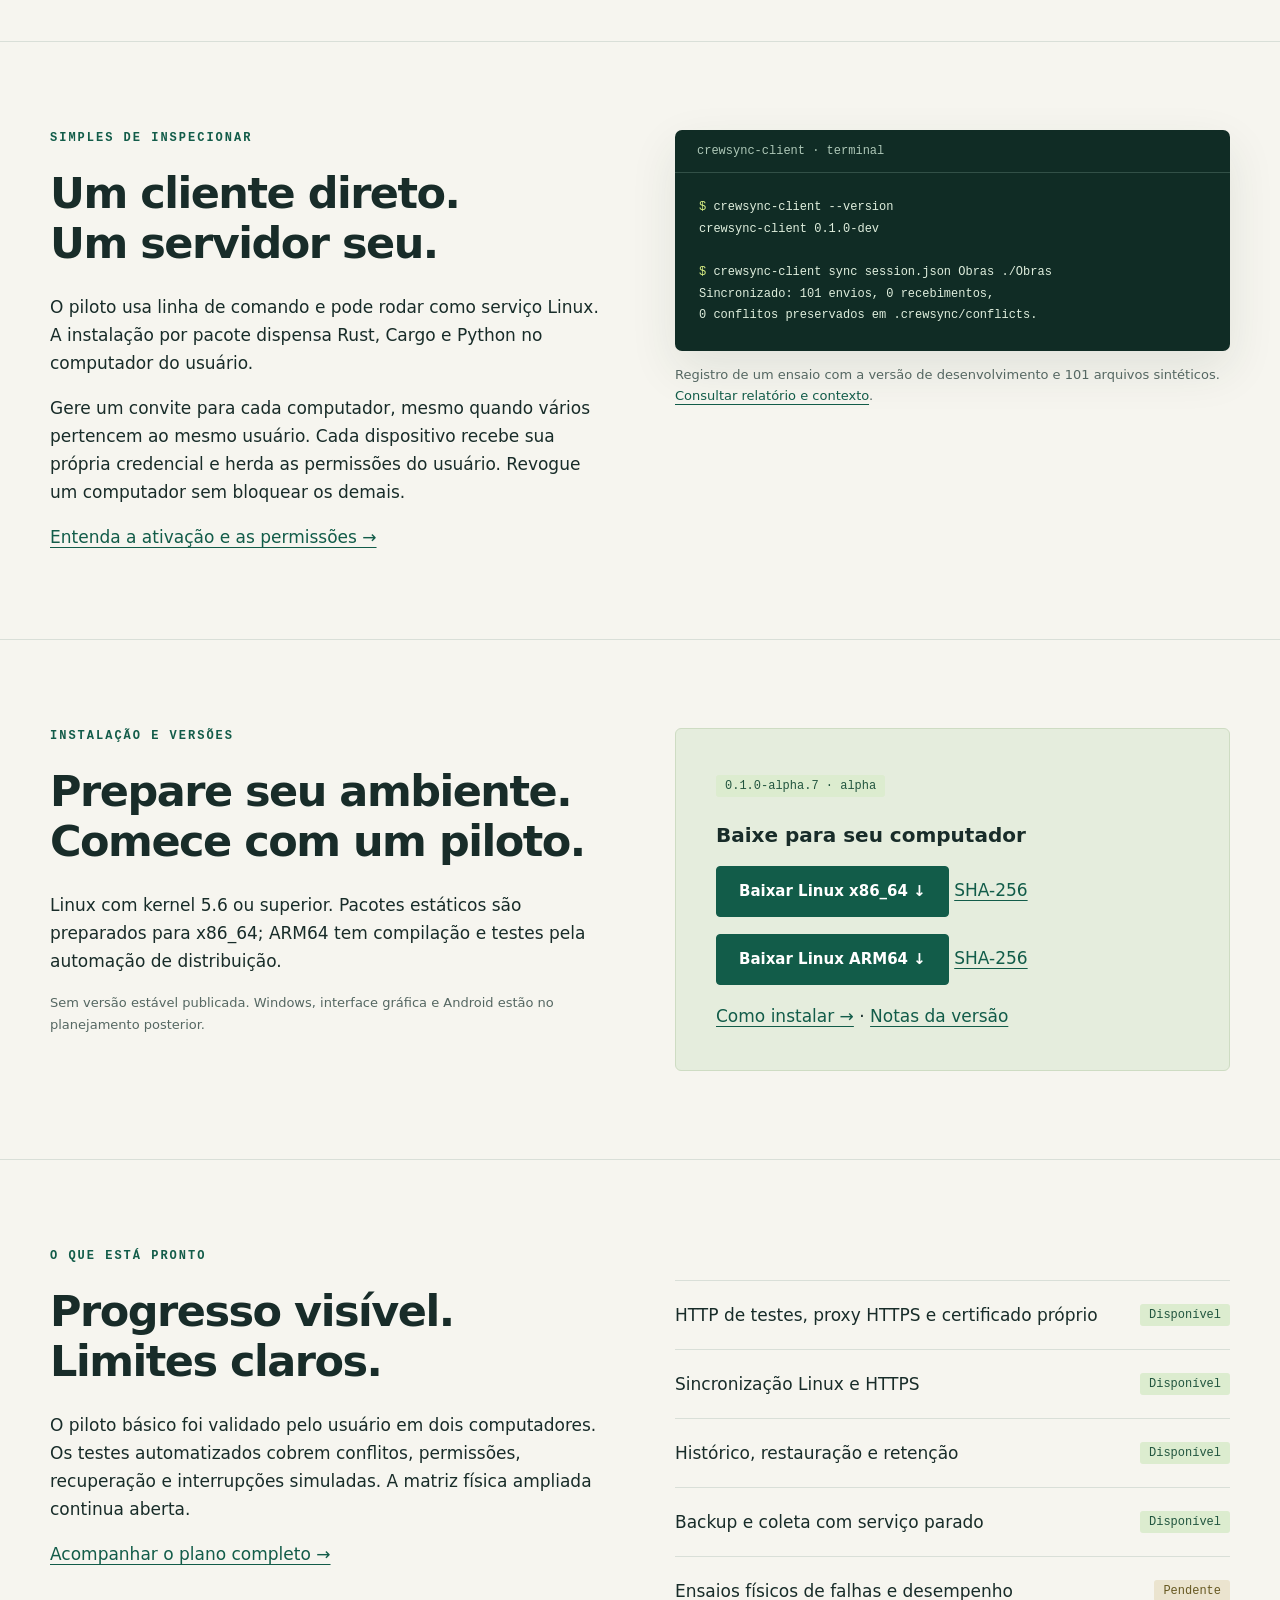
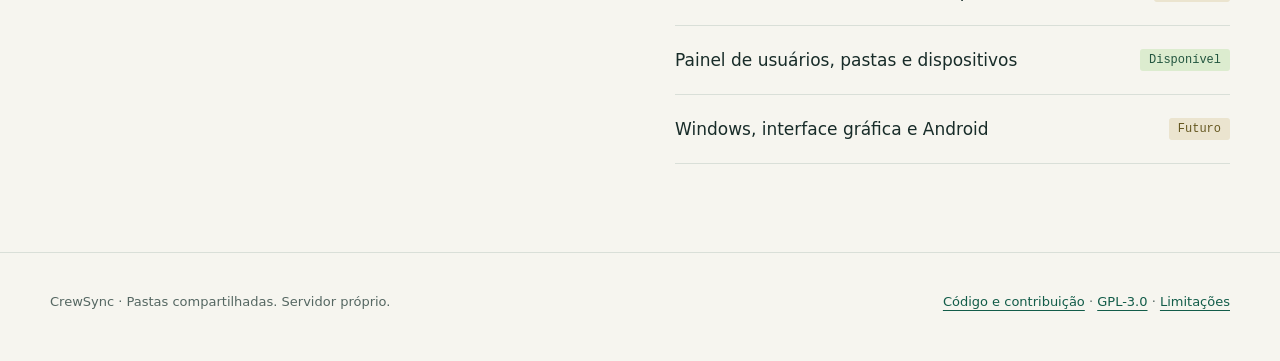
==== commit bd7441d1: "Documenta alpha.7 e instalação Linux do servidor" ====
--- a/site/index.html
+++ b/site/index.html
@@ -9,4 +9,4 @@
 <section class="section" id="downloads"><div class="wrap split"><div><p class="eyebrow">Instalação e versões</p><h2>Prepare seu ambiente.<br>Comece com um piloto.</h2><p>Linux com kernel 5.6 ou superior. Pacotes estáticos são preparados para x86_64; ARM64 tem compilação e testes pela automação de distribuição.</p><p class="fine">Sem versão estável publicada. Windows, interface gráfica e Android estão no planejamento posterior.</p></div><div class="download"><!-- downloads:start -->
 <span class="status">0.1.0-alpha.7 · alpha</span><h3 style="margin-top:24px">Baixe para seu computador</h3><p><a class="button" href="https://github.com/goncalvesl/crewsync/releases/download/v0.1.0-alpha.7/crewsync-0.1.0-alpha.7-linux-x86_64.tar.gz">Baixar Linux x86_64 ↓</a> <a href="https://github.com/goncalvesl/crewsync/releases/download/v0.1.0-alpha.7/crewsync-0.1.0-alpha.7-linux-x86_64.tar.gz.sha256">SHA-256</a></p><p><a class="button" href="https://github.com/goncalvesl/crewsync/releases/download/v0.1.0-alpha.7/crewsync-0.1.0-alpha.7-linux-arm64.tar.gz">Baixar Linux ARM64 ↓</a> <a href="https://github.com/goncalvesl/crewsync/releases/download/v0.1.0-alpha.7/crewsync-0.1.0-alpha.7-linux-arm64.tar.gz.sha256">SHA-256</a></p><a href="manual.html#instalar">Como instalar →</a> · <a href="https://github.com/goncalvesl/crewsync/releases/tag/v0.1.0-alpha.7">Notas da versão</a>
 <!-- downloads:end --></div></div></div></section>
-<section class="section"><div class="wrap split"><div><p class="eyebrow">O que está pronto</p><h2>Progresso visível.<br>Limites claros.</h2><p>O piloto básico foi validado pelo usuário em dois computadores. Os testes automatizados cobrem conflitos, permissões, recuperação e interrupções simuladas. A matriz física ampliada continua aberta.</p><a href="https://github.com/goncalvesl/crewsync/blob/main/docs/PLAN.md">Acompanhar o plano completo →</a></div><div class="roadmap"><div><span>HTTP de testes, proxy HTTPS e certificado próprio</span><span class="status pending">Próxima versão</span></div><div><span>Sincronização Linux e HTTPS</span><span class="status">Disponível</span></div><div><span>Histórico, restauração e retenção</span><span class="status">Disponível</span></div><div><span>Backup e coleta com serviço parado</span><span class="status">Disponível</span></div><div><span>Ensaios físicos de falhas e desempenho</span><span class="status pending">Pendente</span></div><div><span>Painel de usuários, pastas e dispositivos</span><span class="status pending">Próxima versão</span></div><div><span>Windows, interface gráfica e Android</span><span class="status pending">Futuro</span></div></div></div></section></main><footer><div class="wrap"><span>CrewSync · Pastas compartilhadas. Servidor próprio.</span><span><a href="https://github.com/goncalvesl/crewsync">Código e contribuição</a> · <a href="manual.html#licenca">GPL-3.0</a> · <a href="manual.html#limites">Limitações</a></span></div></footer></body></html>+<section class="section"><div class="wrap split"><div><p class="eyebrow">O que está pronto</p><h2>Progresso visível.<br>Limites claros.</h2><p>O piloto básico foi validado pelo usuário em dois computadores. Os testes automatizados cobrem conflitos, permissões, recuperação e interrupções simuladas. A matriz física ampliada continua aberta.</p><a href="https://github.com/goncalvesl/crewsync/blob/main/docs/PLAN.md">Acompanhar o plano completo →</a></div><div class="roadmap"><div><span>HTTP de testes, proxy HTTPS e certificado próprio</span><span class="status">Disponível</span></div><div><span>Sincronização Linux e HTTPS</span><span class="status">Disponível</span></div><div><span>Histórico, restauração e retenção</span><span class="status">Disponível</span></div><div><span>Backup e coleta com serviço parado</span><span class="status">Disponível</span></div><div><span>Ensaios físicos de falhas e desempenho</span><span class="status pending">Pendente</span></div><div><span>Painel de usuários, pastas e dispositivos</span><span class="status">Disponível</span></div><div><span>Windows, interface gráfica e Android</span><span class="status pending">Futuro</span></div></div></div></section></main><footer><div class="wrap"><span>CrewSync · Pastas compartilhadas. Servidor próprio.</span><span><a href="https://github.com/goncalvesl/crewsync">Código e contribuição</a> · <a href="manual.html#licenca">GPL-3.0</a> · <a href="manual.html#limites">Limitações</a></span></div></footer></body></html>
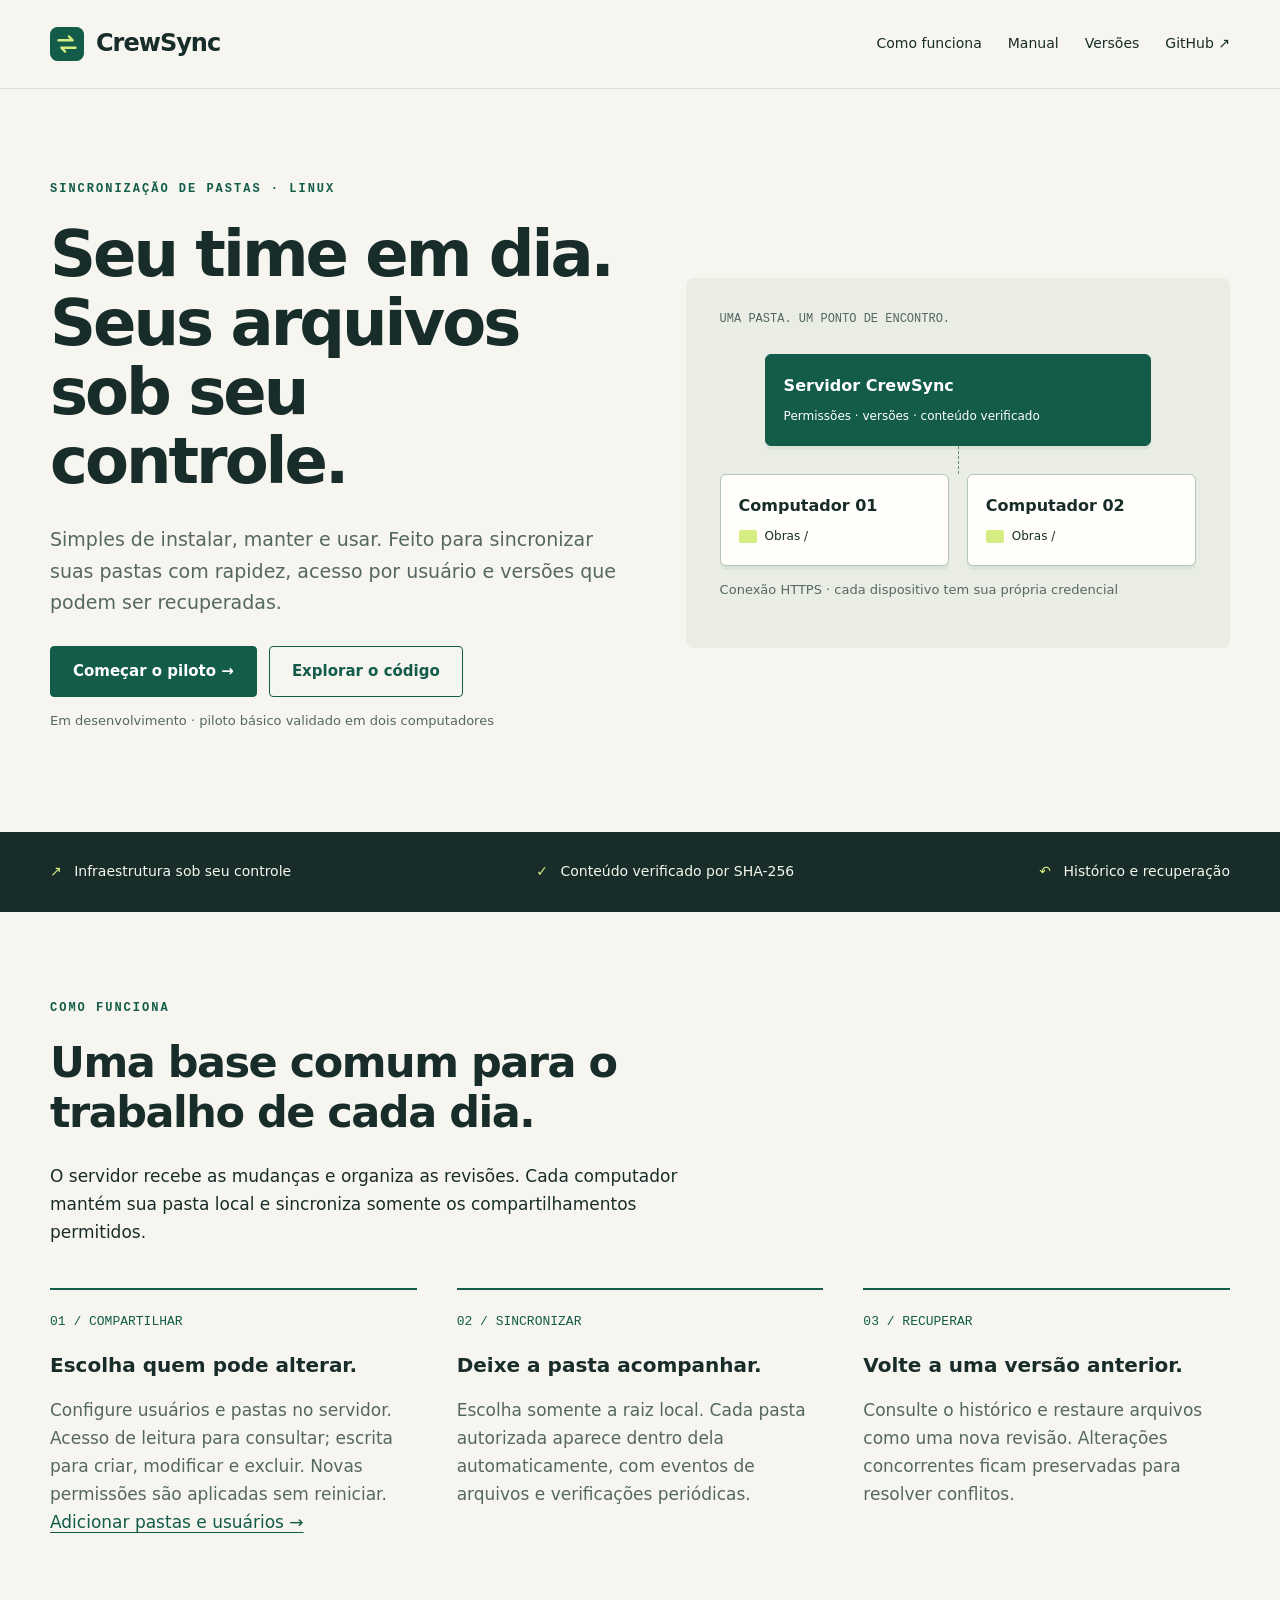
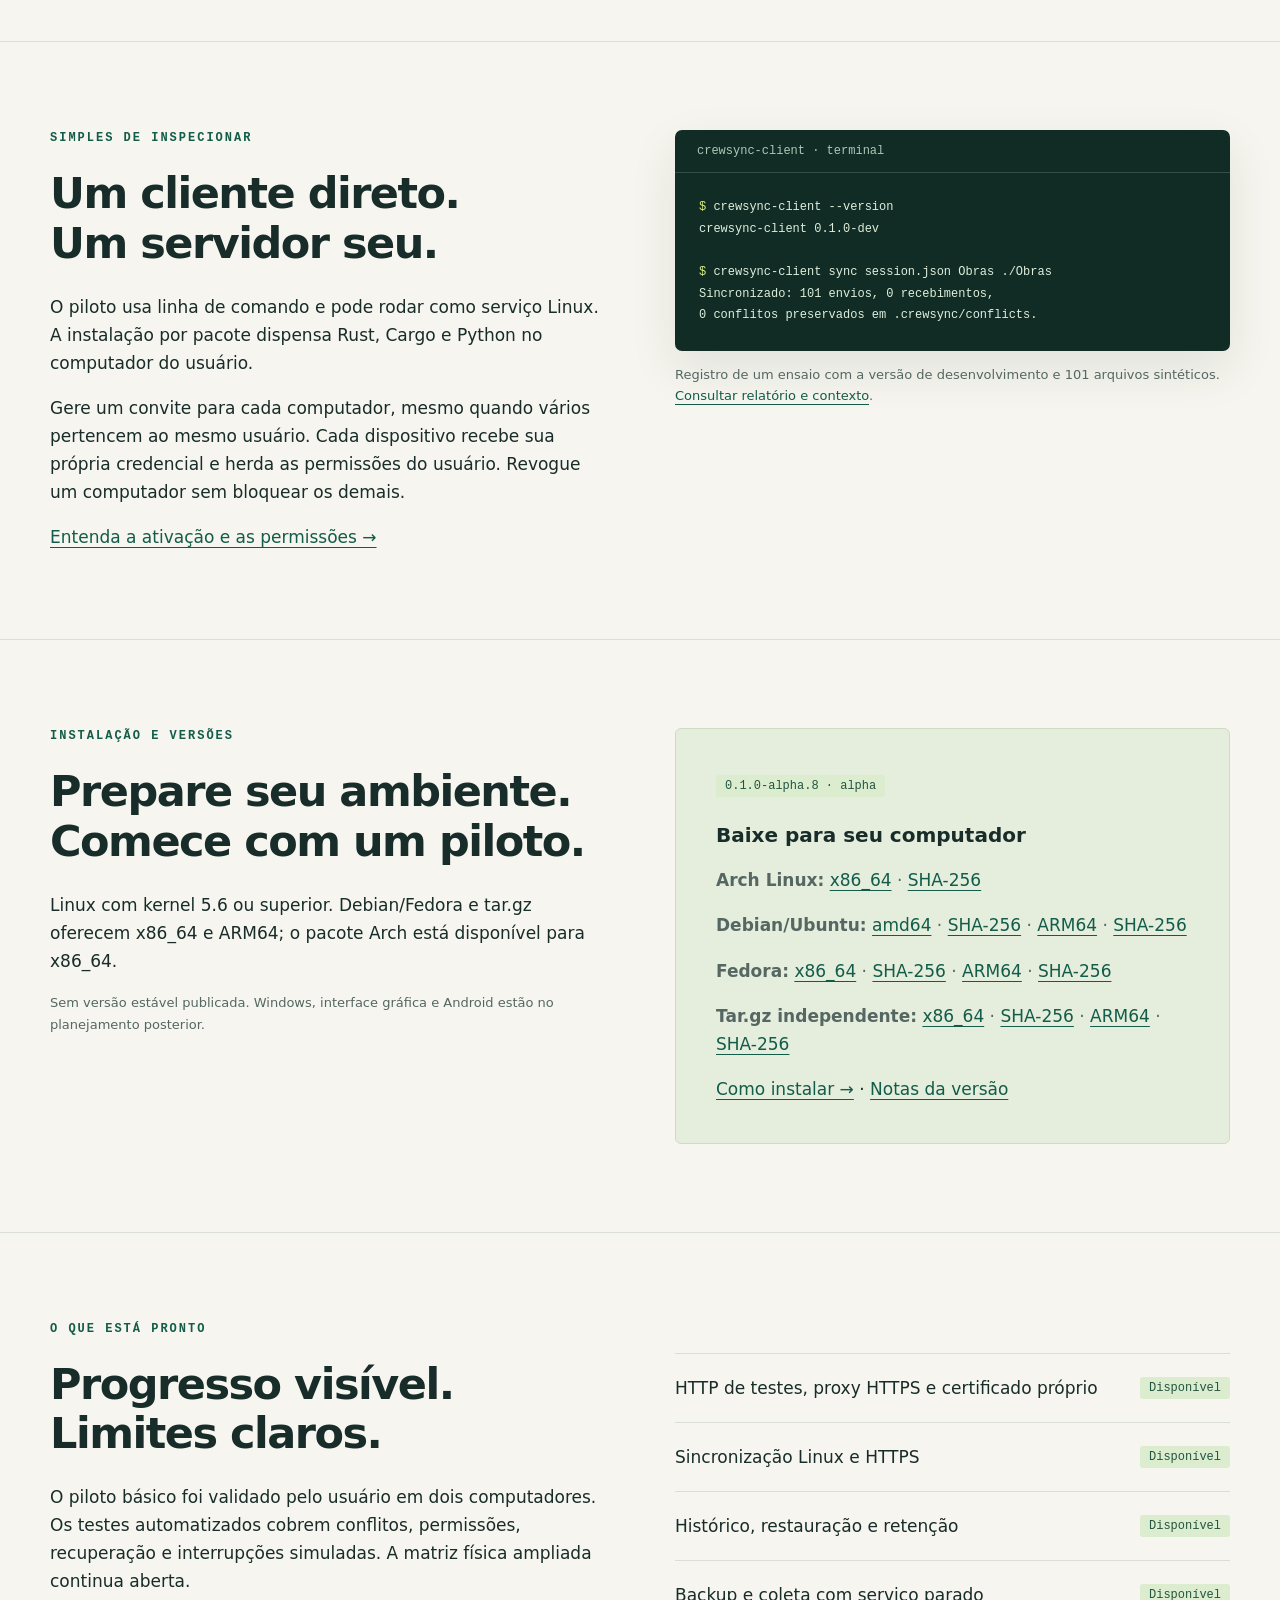
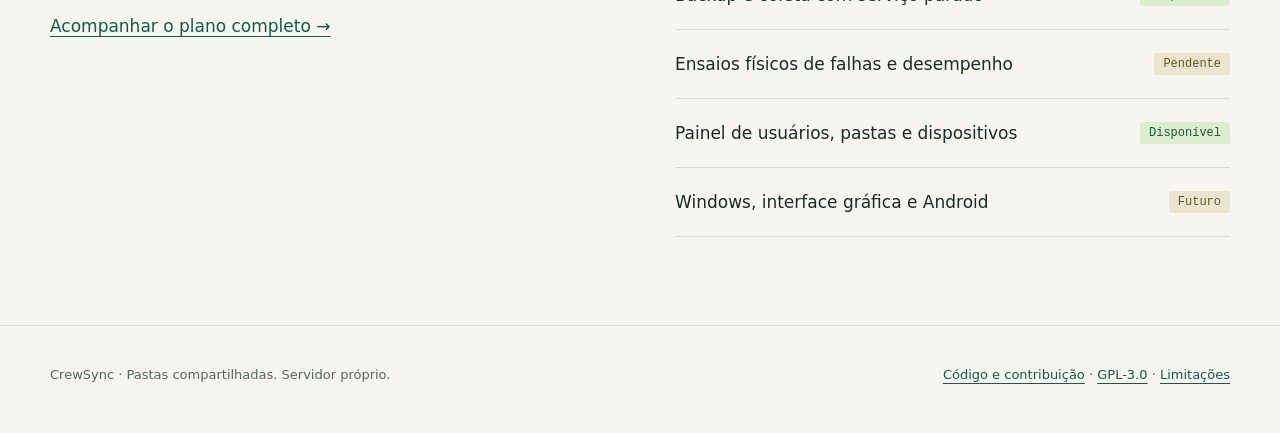
==== commit 3f583c9d: "Add Linux server package formats" ====
--- a/site/index.html
+++ b/site/index.html
@@ -6,7 +6,7 @@
 <span class="prompt">$</span> crewsync-client sync session.json Obras ./Obras
 Sincronizado: 101 envios, 0 recebimentos,
 0 conflitos preservados em .crewsync/conflicts.</pre></div><p class="fine">Registro de um ensaio com a versão de desenvolvimento e 101 arquivos sintéticos. <a href="https://github.com/goncalvesl/crewsync/blob/main/docs/reports/synthetic-local.json">Consultar relatório e contexto</a>.</p></div></div></section>
-<section class="section" id="downloads"><div class="wrap split"><div><p class="eyebrow">Instalação e versões</p><h2>Prepare seu ambiente.<br>Comece com um piloto.</h2><p>Linux com kernel 5.6 ou superior. Pacotes estáticos são preparados para x86_64; ARM64 tem compilação e testes pela automação de distribuição.</p><p class="fine">Sem versão estável publicada. Windows, interface gráfica e Android estão no planejamento posterior.</p></div><div class="download"><!-- downloads:start -->
-<span class="status">0.1.0-alpha.7 · alpha</span><h3 style="margin-top:24px">Baixe para seu computador</h3><p><a class="button" href="https://github.com/goncalvesl/crewsync/releases/download/v0.1.0-alpha.7/crewsync-0.1.0-alpha.7-linux-x86_64.tar.gz">Baixar Linux x86_64 ↓</a> <a href="https://github.com/goncalvesl/crewsync/releases/download/v0.1.0-alpha.7/crewsync-0.1.0-alpha.7-linux-x86_64.tar.gz.sha256">SHA-256</a></p><p><a class="button" href="https://github.com/goncalvesl/crewsync/releases/download/v0.1.0-alpha.7/crewsync-0.1.0-alpha.7-linux-arm64.tar.gz">Baixar Linux ARM64 ↓</a> <a href="https://github.com/goncalvesl/crewsync/releases/download/v0.1.0-alpha.7/crewsync-0.1.0-alpha.7-linux-arm64.tar.gz.sha256">SHA-256</a></p><a href="manual.html#instalar">Como instalar →</a> · <a href="https://github.com/goncalvesl/crewsync/releases/tag/v0.1.0-alpha.7">Notas da versão</a>
+<section class="section" id="downloads"><div class="wrap split"><div><p class="eyebrow">Instalação e versões</p><h2>Prepare seu ambiente.<br>Comece com um piloto.</h2><p>Linux com kernel 5.6 ou superior. Debian/Fedora e tar.gz oferecem x86_64 e ARM64; o pacote Arch está disponível para x86_64.</p><p class="fine">Sem versão estável publicada. Windows, interface gráfica e Android estão no planejamento posterior.</p></div><div class="download"><!-- downloads:start -->
+<span class="status">0.1.0-alpha.8 · alpha</span><h3 style="margin-top:24px">Baixe para seu computador</h3><p><strong>Arch Linux:</strong> <a href="https://github.com/goncalvesl/crewsync/releases/download/v0.1.0-alpha.8/crewsync-0.1.0_alpha.8-1-x86_64.pkg.tar.zst">x86_64</a> · <a href="https://github.com/goncalvesl/crewsync/releases/download/v0.1.0-alpha.8/crewsync-0.1.0_alpha.8-1-x86_64.pkg.tar.zst.sha256">SHA-256</a></p><p><strong>Debian/Ubuntu:</strong> <a href="https://github.com/goncalvesl/crewsync/releases/download/v0.1.0-alpha.8/crewsync_0.1.0~alpha.8-1_amd64.deb">amd64</a> · <a href="https://github.com/goncalvesl/crewsync/releases/download/v0.1.0-alpha.8/crewsync_0.1.0~alpha.8-1_amd64.deb.sha256">SHA-256</a> · <a href="https://github.com/goncalvesl/crewsync/releases/download/v0.1.0-alpha.8/crewsync_0.1.0~alpha.8-1_arm64.deb">ARM64</a> · <a href="https://github.com/goncalvesl/crewsync/releases/download/v0.1.0-alpha.8/crewsync_0.1.0~alpha.8-1_arm64.deb.sha256">SHA-256</a></p><p><strong>Fedora:</strong> <a href="https://github.com/goncalvesl/crewsync/releases/download/v0.1.0-alpha.8/crewsync-0.1.0~alpha.8-1.x86_64.rpm">x86_64</a> · <a href="https://github.com/goncalvesl/crewsync/releases/download/v0.1.0-alpha.8/crewsync-0.1.0~alpha.8-1.x86_64.rpm.sha256">SHA-256</a> · <a href="https://github.com/goncalvesl/crewsync/releases/download/v0.1.0-alpha.8/crewsync-0.1.0~alpha.8-1.aarch64.rpm">ARM64</a> · <a href="https://github.com/goncalvesl/crewsync/releases/download/v0.1.0-alpha.8/crewsync-0.1.0~alpha.8-1.aarch64.rpm.sha256">SHA-256</a></p><p><strong>Tar.gz independente:</strong> <a href="https://github.com/goncalvesl/crewsync/releases/download/v0.1.0-alpha.8/crewsync-0.1.0-alpha.8-linux-x86_64.tar.gz">x86_64</a> · <a href="https://github.com/goncalvesl/crewsync/releases/download/v0.1.0-alpha.8/crewsync-0.1.0-alpha.8-linux-x86_64.tar.gz.sha256">SHA-256</a> · <a href="https://github.com/goncalvesl/crewsync/releases/download/v0.1.0-alpha.8/crewsync-0.1.0-alpha.8-linux-arm64.tar.gz">ARM64</a> · <a href="https://github.com/goncalvesl/crewsync/releases/download/v0.1.0-alpha.8/crewsync-0.1.0-alpha.8-linux-arm64.tar.gz.sha256">SHA-256</a></p><a href="manual.html#instalar">Como instalar →</a> · <a href="https://github.com/goncalvesl/crewsync/releases/tag/v0.1.0-alpha.8">Notas da versão</a>
 <!-- downloads:end --></div></div></div></section>
 <section class="section"><div class="wrap split"><div><p class="eyebrow">O que está pronto</p><h2>Progresso visível.<br>Limites claros.</h2><p>O piloto básico foi validado pelo usuário em dois computadores. Os testes automatizados cobrem conflitos, permissões, recuperação e interrupções simuladas. A matriz física ampliada continua aberta.</p><a href="https://github.com/goncalvesl/crewsync/blob/main/docs/PLAN.md">Acompanhar o plano completo →</a></div><div class="roadmap"><div><span>HTTP de testes, proxy HTTPS e certificado próprio</span><span class="status">Disponível</span></div><div><span>Sincronização Linux e HTTPS</span><span class="status">Disponível</span></div><div><span>Histórico, restauração e retenção</span><span class="status">Disponível</span></div><div><span>Backup e coleta com serviço parado</span><span class="status">Disponível</span></div><div><span>Ensaios físicos de falhas e desempenho</span><span class="status pending">Pendente</span></div><div><span>Painel de usuários, pastas e dispositivos</span><span class="status">Disponível</span></div><div><span>Windows, interface gráfica e Android</span><span class="status pending">Futuro</span></div></div></div></section></main><footer><div class="wrap"><span>CrewSync · Pastas compartilhadas. Servidor próprio.</span><span><a href="https://github.com/goncalvesl/crewsync">Código e contribuição</a> · <a href="manual.html#licenca">GPL-3.0</a> · <a href="manual.html#limites">Limitações</a></span></div></footer></body></html>
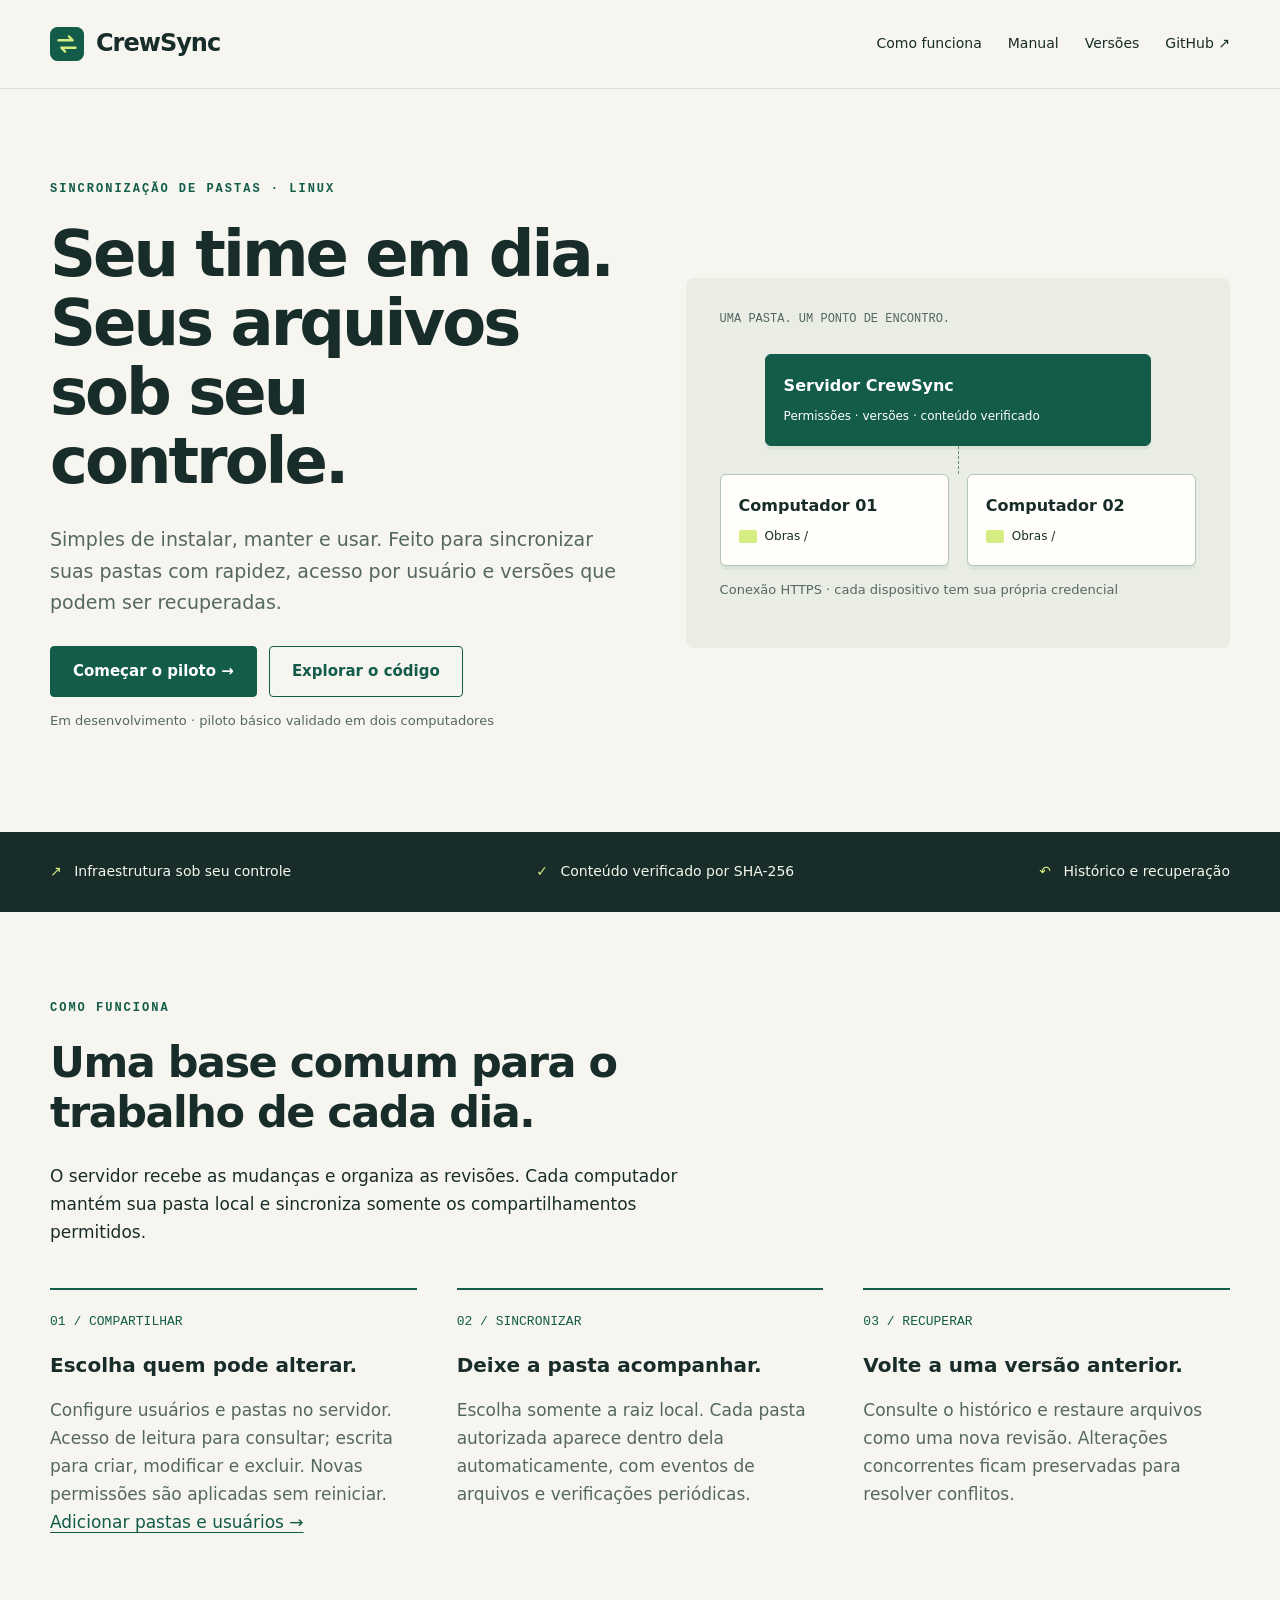
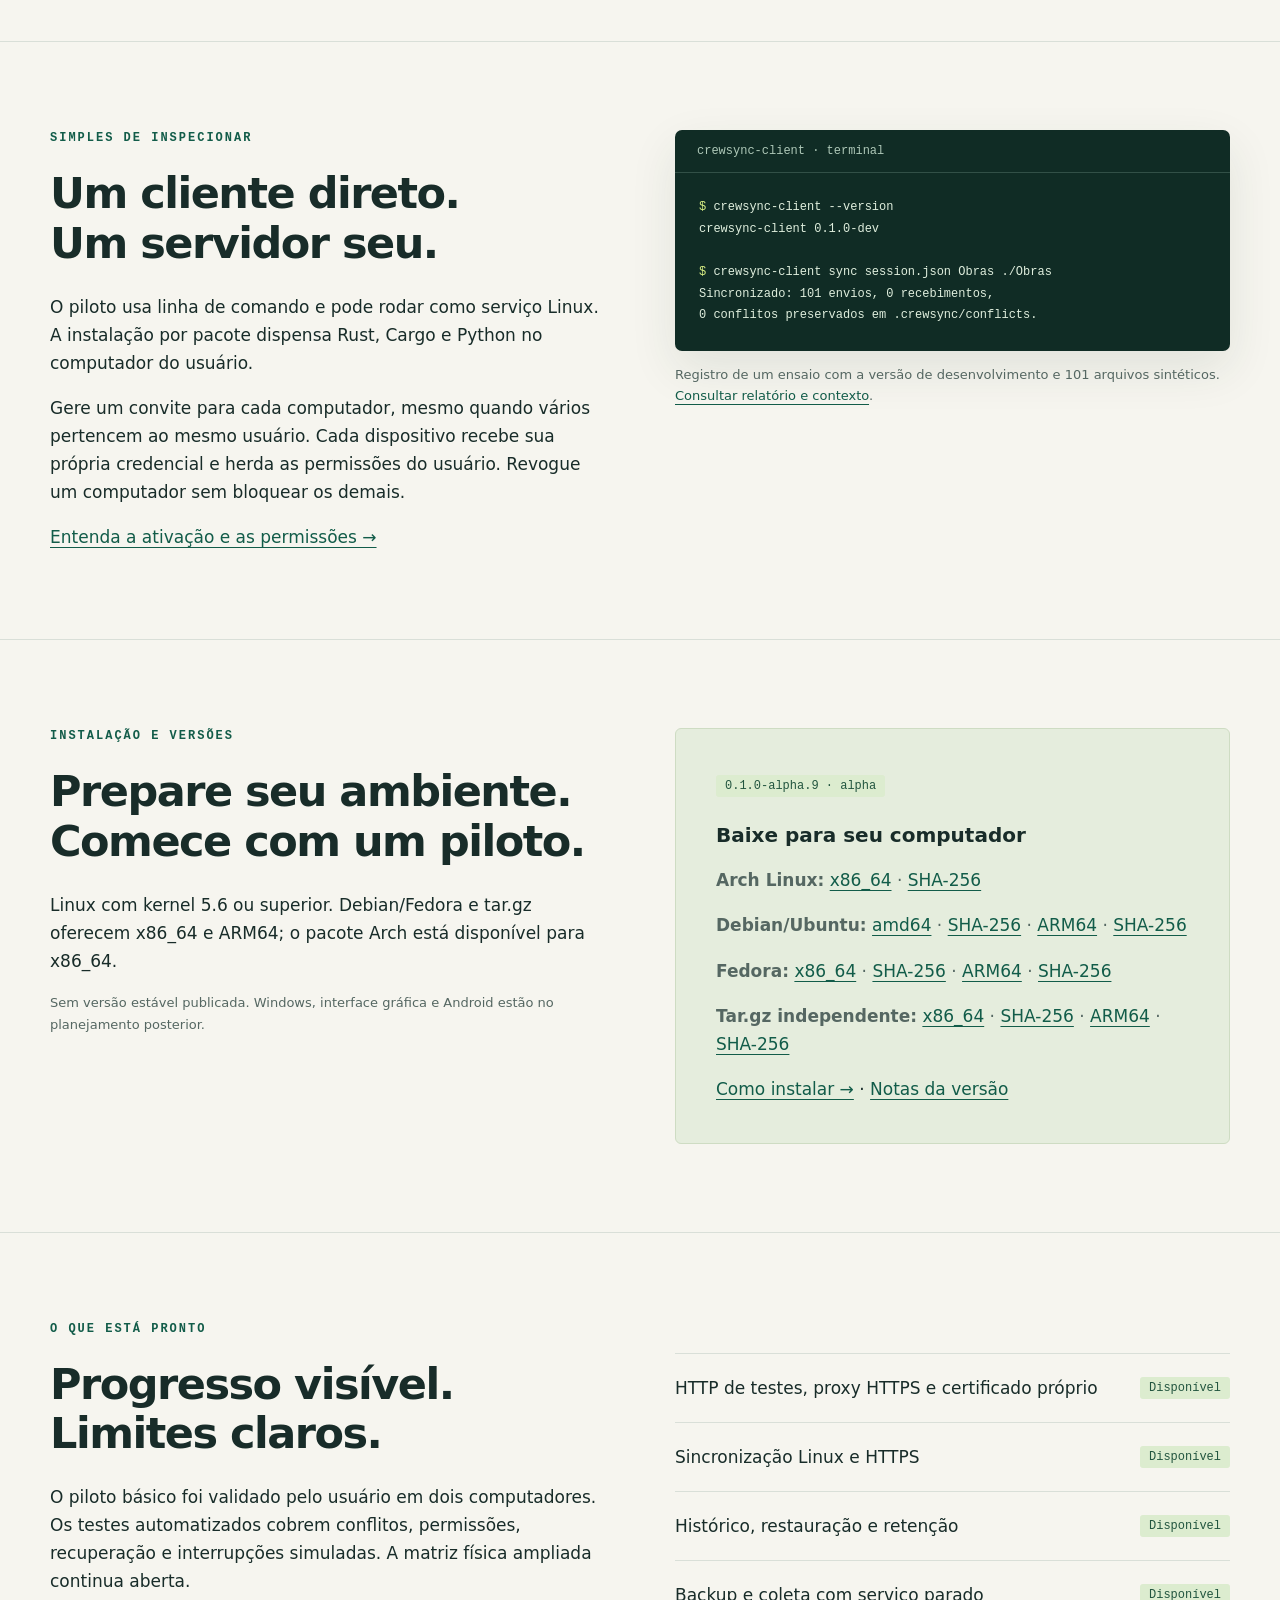
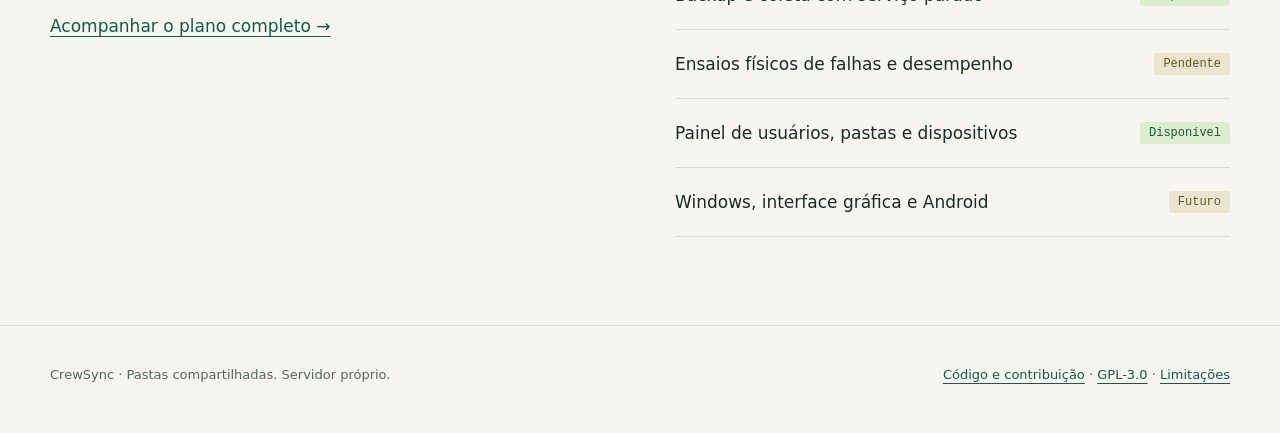
==== commit 62466bbf: "Fix private server storage permissions" ====
--- a/site/index.html
+++ b/site/index.html
@@ -7,6 +7,6 @@
 Sincronizado: 101 envios, 0 recebimentos,
 0 conflitos preservados em .crewsync/conflicts.</pre></div><p class="fine">Registro de um ensaio com a versão de desenvolvimento e 101 arquivos sintéticos. <a href="https://github.com/goncalvesl/crewsync/blob/main/docs/reports/synthetic-local.json">Consultar relatório e contexto</a>.</p></div></div></section>
 <section class="section" id="downloads"><div class="wrap split"><div><p class="eyebrow">Instalação e versões</p><h2>Prepare seu ambiente.<br>Comece com um piloto.</h2><p>Linux com kernel 5.6 ou superior. Debian/Fedora e tar.gz oferecem x86_64 e ARM64; o pacote Arch está disponível para x86_64.</p><p class="fine">Sem versão estável publicada. Windows, interface gráfica e Android estão no planejamento posterior.</p></div><div class="download"><!-- downloads:start -->
-<span class="status">0.1.0-alpha.8 · alpha</span><h3 style="margin-top:24px">Baixe para seu computador</h3><p><strong>Arch Linux:</strong> <a href="https://github.com/goncalvesl/crewsync/releases/download/v0.1.0-alpha.8/crewsync-0.1.0_alpha.8-1-x86_64.pkg.tar.zst">x86_64</a> · <a href="https://github.com/goncalvesl/crewsync/releases/download/v0.1.0-alpha.8/crewsync-0.1.0_alpha.8-1-x86_64.pkg.tar.zst.sha256">SHA-256</a></p><p><strong>Debian/Ubuntu:</strong> <a href="https://github.com/goncalvesl/crewsync/releases/download/v0.1.0-alpha.8/crewsync_0.1.0~alpha.8-1_amd64.deb">amd64</a> · <a href="https://github.com/goncalvesl/crewsync/releases/download/v0.1.0-alpha.8/crewsync_0.1.0~alpha.8-1_amd64.deb.sha256">SHA-256</a> · <a href="https://github.com/goncalvesl/crewsync/releases/download/v0.1.0-alpha.8/crewsync_0.1.0~alpha.8-1_arm64.deb">ARM64</a> · <a href="https://github.com/goncalvesl/crewsync/releases/download/v0.1.0-alpha.8/crewsync_0.1.0~alpha.8-1_arm64.deb.sha256">SHA-256</a></p><p><strong>Fedora:</strong> <a href="https://github.com/goncalvesl/crewsync/releases/download/v0.1.0-alpha.8/crewsync-0.1.0~alpha.8-1.x86_64.rpm">x86_64</a> · <a href="https://github.com/goncalvesl/crewsync/releases/download/v0.1.0-alpha.8/crewsync-0.1.0~alpha.8-1.x86_64.rpm.sha256">SHA-256</a> · <a href="https://github.com/goncalvesl/crewsync/releases/download/v0.1.0-alpha.8/crewsync-0.1.0~alpha.8-1.aarch64.rpm">ARM64</a> · <a href="https://github.com/goncalvesl/crewsync/releases/download/v0.1.0-alpha.8/crewsync-0.1.0~alpha.8-1.aarch64.rpm.sha256">SHA-256</a></p><p><strong>Tar.gz independente:</strong> <a href="https://github.com/goncalvesl/crewsync/releases/download/v0.1.0-alpha.8/crewsync-0.1.0-alpha.8-linux-x86_64.tar.gz">x86_64</a> · <a href="https://github.com/goncalvesl/crewsync/releases/download/v0.1.0-alpha.8/crewsync-0.1.0-alpha.8-linux-x86_64.tar.gz.sha256">SHA-256</a> · <a href="https://github.com/goncalvesl/crewsync/releases/download/v0.1.0-alpha.8/crewsync-0.1.0-alpha.8-linux-arm64.tar.gz">ARM64</a> · <a href="https://github.com/goncalvesl/crewsync/releases/download/v0.1.0-alpha.8/crewsync-0.1.0-alpha.8-linux-arm64.tar.gz.sha256">SHA-256</a></p><a href="manual.html#instalar">Como instalar →</a> · <a href="https://github.com/goncalvesl/crewsync/releases/tag/v0.1.0-alpha.8">Notas da versão</a>
+<span class="status">0.1.0-alpha.9 · alpha</span><h3 style="margin-top:24px">Baixe para seu computador</h3><p><strong>Arch Linux:</strong> <a href="https://github.com/goncalvesl/crewsync/releases/download/v0.1.0-alpha.9/crewsync-0.1.0_alpha.9-1-x86_64.pkg.tar.zst">x86_64</a> · <a href="https://github.com/goncalvesl/crewsync/releases/download/v0.1.0-alpha.9/crewsync-0.1.0_alpha.9-1-x86_64.pkg.tar.zst.sha256">SHA-256</a></p><p><strong>Debian/Ubuntu:</strong> <a href="https://github.com/goncalvesl/crewsync/releases/download/v0.1.0-alpha.9/crewsync_0.1.0.alpha.9-1_amd64.deb">amd64</a> · <a href="https://github.com/goncalvesl/crewsync/releases/download/v0.1.0-alpha.9/crewsync_0.1.0.alpha.9-1_amd64.deb.sha256">SHA-256</a> · <a href="https://github.com/goncalvesl/crewsync/releases/download/v0.1.0-alpha.9/crewsync_0.1.0.alpha.9-1_arm64.deb">ARM64</a> · <a href="https://github.com/goncalvesl/crewsync/releases/download/v0.1.0-alpha.9/crewsync_0.1.0.alpha.9-1_arm64.deb.sha256">SHA-256</a></p><p><strong>Fedora:</strong> <a href="https://github.com/goncalvesl/crewsync/releases/download/v0.1.0-alpha.9/crewsync-0.1.0.alpha.9-1.x86_64.rpm">x86_64</a> · <a href="https://github.com/goncalvesl/crewsync/releases/download/v0.1.0-alpha.9/crewsync-0.1.0.alpha.9-1.x86_64.rpm.sha256">SHA-256</a> · <a href="https://github.com/goncalvesl/crewsync/releases/download/v0.1.0-alpha.9/crewsync-0.1.0.alpha.9-1.aarch64.rpm">ARM64</a> · <a href="https://github.com/goncalvesl/crewsync/releases/download/v0.1.0-alpha.9/crewsync-0.1.0.alpha.9-1.aarch64.rpm.sha256">SHA-256</a></p><p><strong>Tar.gz independente:</strong> <a href="https://github.com/goncalvesl/crewsync/releases/download/v0.1.0-alpha.9/crewsync-0.1.0-alpha.9-linux-x86_64.tar.gz">x86_64</a> · <a href="https://github.com/goncalvesl/crewsync/releases/download/v0.1.0-alpha.9/crewsync-0.1.0-alpha.9-linux-x86_64.tar.gz.sha256">SHA-256</a> · <a href="https://github.com/goncalvesl/crewsync/releases/download/v0.1.0-alpha.9/crewsync-0.1.0-alpha.9-linux-arm64.tar.gz">ARM64</a> · <a href="https://github.com/goncalvesl/crewsync/releases/download/v0.1.0-alpha.9/crewsync-0.1.0-alpha.9-linux-arm64.tar.gz.sha256">SHA-256</a></p><a href="manual.html#instalar">Como instalar →</a> · <a href="https://github.com/goncalvesl/crewsync/releases/tag/v0.1.0-alpha.9">Notas da versão</a>
 <!-- downloads:end --></div></div></div></section>
 <section class="section"><div class="wrap split"><div><p class="eyebrow">O que está pronto</p><h2>Progresso visível.<br>Limites claros.</h2><p>O piloto básico foi validado pelo usuário em dois computadores. Os testes automatizados cobrem conflitos, permissões, recuperação e interrupções simuladas. A matriz física ampliada continua aberta.</p><a href="https://github.com/goncalvesl/crewsync/blob/main/docs/PLAN.md">Acompanhar o plano completo →</a></div><div class="roadmap"><div><span>HTTP de testes, proxy HTTPS e certificado próprio</span><span class="status">Disponível</span></div><div><span>Sincronização Linux e HTTPS</span><span class="status">Disponível</span></div><div><span>Histórico, restauração e retenção</span><span class="status">Disponível</span></div><div><span>Backup e coleta com serviço parado</span><span class="status">Disponível</span></div><div><span>Ensaios físicos de falhas e desempenho</span><span class="status pending">Pendente</span></div><div><span>Painel de usuários, pastas e dispositivos</span><span class="status">Disponível</span></div><div><span>Windows, interface gráfica e Android</span><span class="status pending">Futuro</span></div></div></div></section></main><footer><div class="wrap"><span>CrewSync · Pastas compartilhadas. Servidor próprio.</span><span><a href="https://github.com/goncalvesl/crewsync">Código e contribuição</a> · <a href="manual.html#licenca">GPL-3.0</a> · <a href="manual.html#limites">Limitações</a></span></div></footer></body></html>
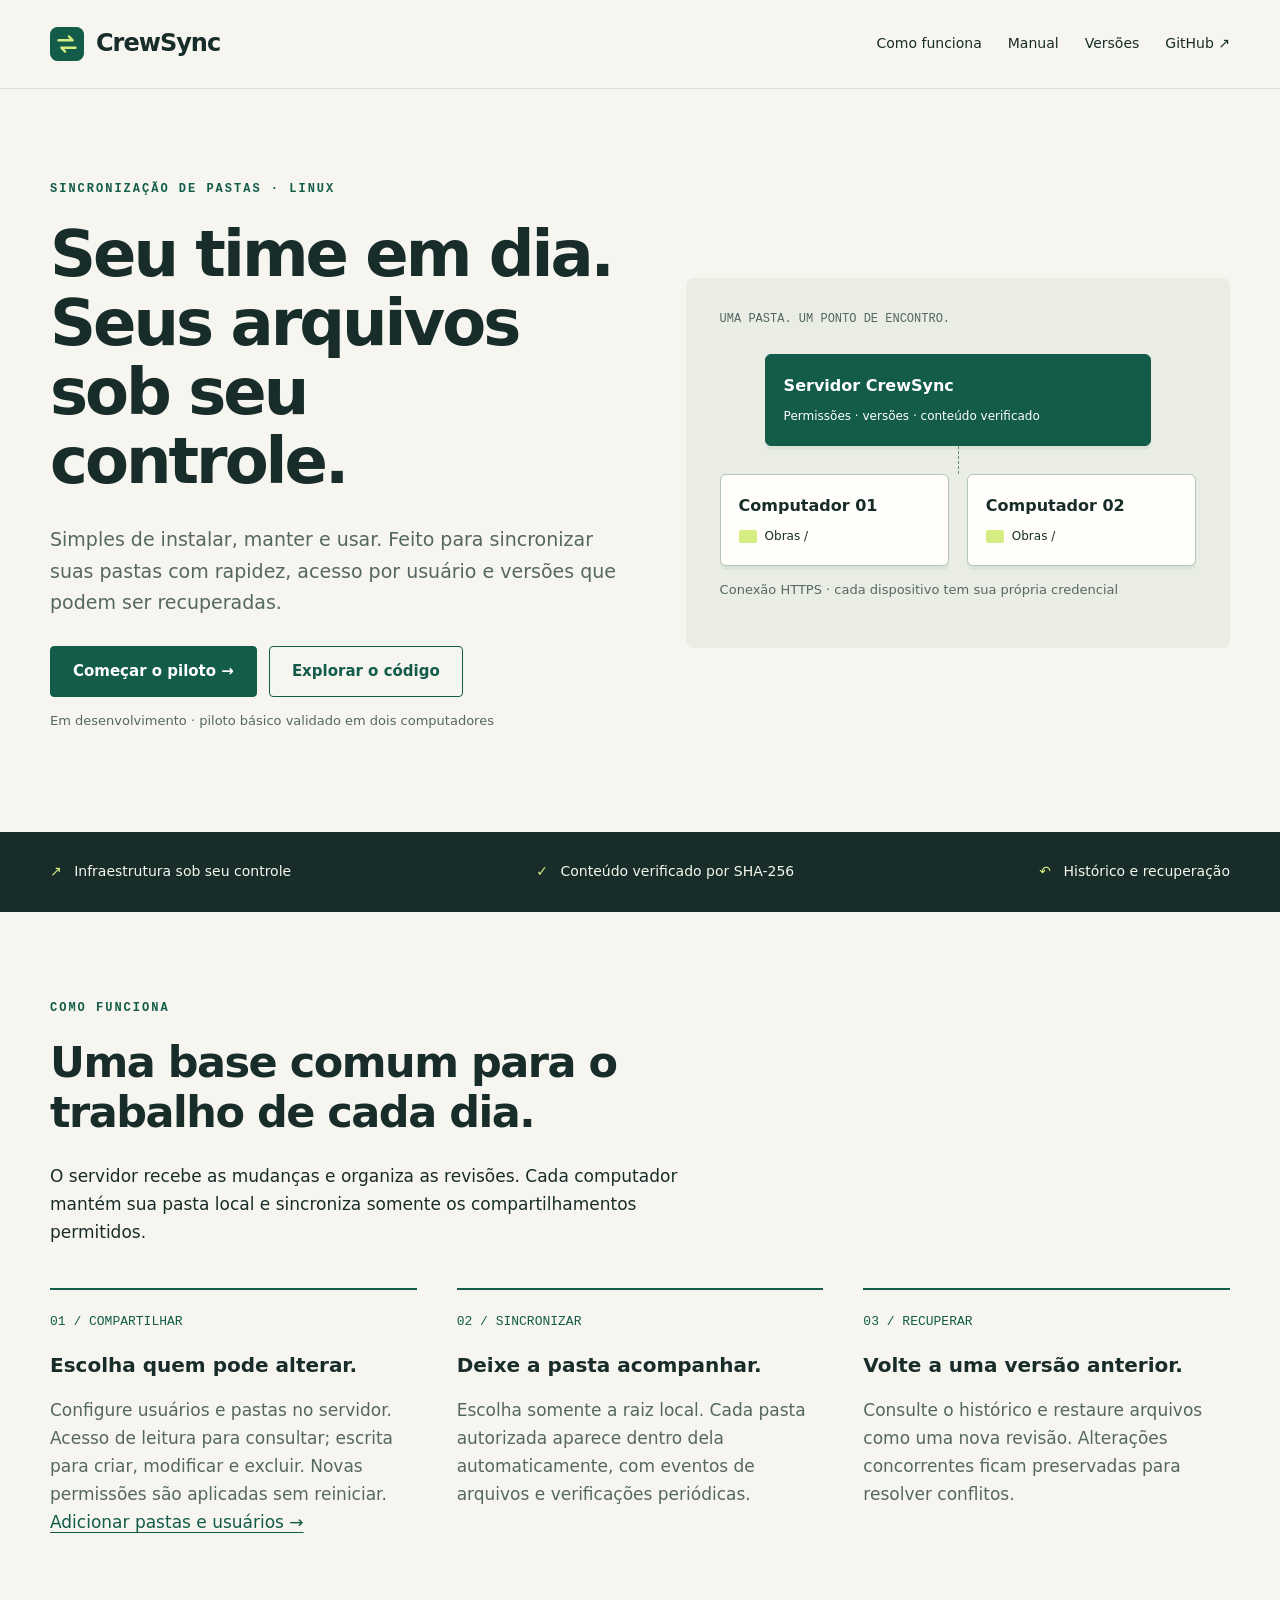
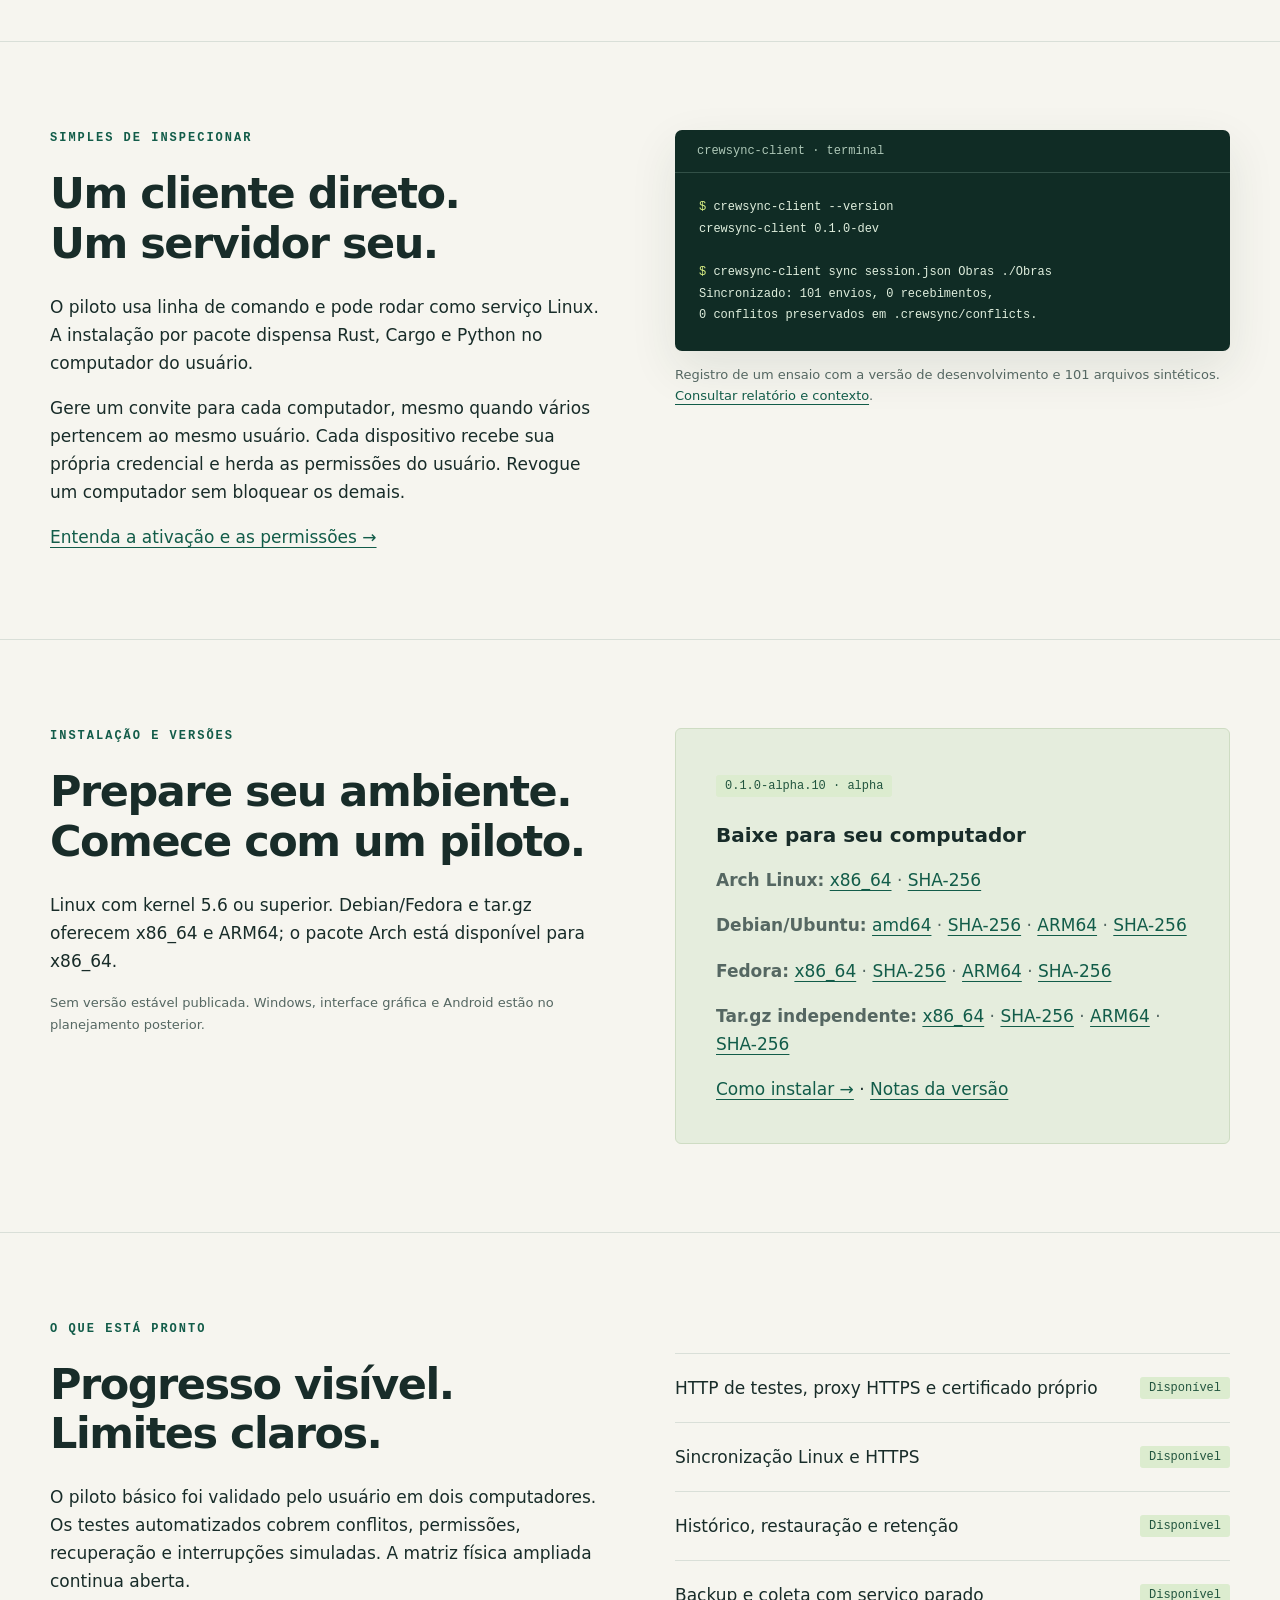
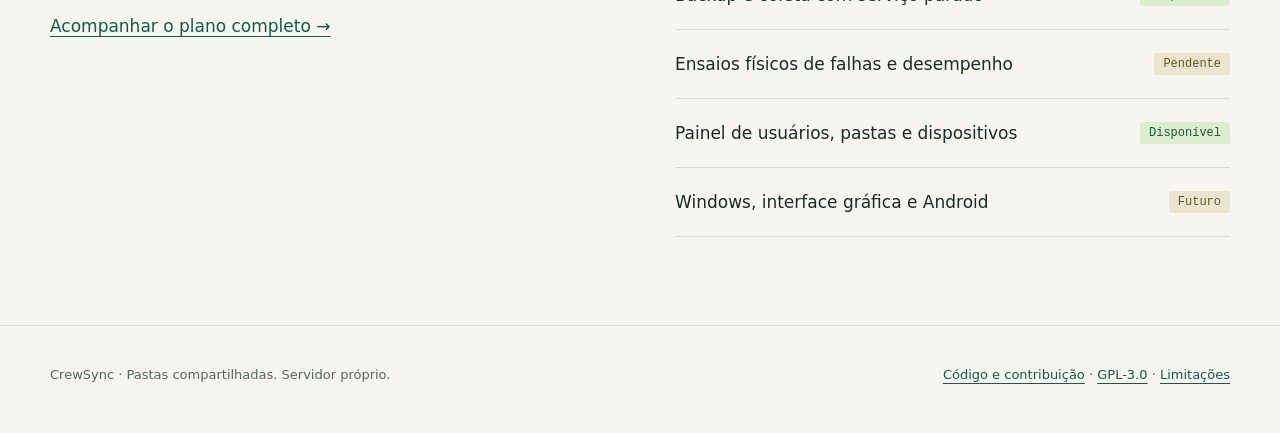
==== commit ab569b5b: "Publish multiarch CrewSync container image" ====
--- a/site/index.html
+++ b/site/index.html
@@ -7,6 +7,6 @@
 Sincronizado: 101 envios, 0 recebimentos,
 0 conflitos preservados em .crewsync/conflicts.</pre></div><p class="fine">Registro de um ensaio com a versão de desenvolvimento e 101 arquivos sintéticos. <a href="https://github.com/goncalvesl/crewsync/blob/main/docs/reports/synthetic-local.json">Consultar relatório e contexto</a>.</p></div></div></section>
 <section class="section" id="downloads"><div class="wrap split"><div><p class="eyebrow">Instalação e versões</p><h2>Prepare seu ambiente.<br>Comece com um piloto.</h2><p>Linux com kernel 5.6 ou superior. Debian/Fedora e tar.gz oferecem x86_64 e ARM64; o pacote Arch está disponível para x86_64.</p><p class="fine">Sem versão estável publicada. Windows, interface gráfica e Android estão no planejamento posterior.</p></div><div class="download"><!-- downloads:start -->
-<span class="status">0.1.0-alpha.9 · alpha</span><h3 style="margin-top:24px">Baixe para seu computador</h3><p><strong>Arch Linux:</strong> <a href="https://github.com/goncalvesl/crewsync/releases/download/v0.1.0-alpha.9/crewsync-0.1.0_alpha.9-1-x86_64.pkg.tar.zst">x86_64</a> · <a href="https://github.com/goncalvesl/crewsync/releases/download/v0.1.0-alpha.9/crewsync-0.1.0_alpha.9-1-x86_64.pkg.tar.zst.sha256">SHA-256</a></p><p><strong>Debian/Ubuntu:</strong> <a href="https://github.com/goncalvesl/crewsync/releases/download/v0.1.0-alpha.9/crewsync_0.1.0.alpha.9-1_amd64.deb">amd64</a> · <a href="https://github.com/goncalvesl/crewsync/releases/download/v0.1.0-alpha.9/crewsync_0.1.0.alpha.9-1_amd64.deb.sha256">SHA-256</a> · <a href="https://github.com/goncalvesl/crewsync/releases/download/v0.1.0-alpha.9/crewsync_0.1.0.alpha.9-1_arm64.deb">ARM64</a> · <a href="https://github.com/goncalvesl/crewsync/releases/download/v0.1.0-alpha.9/crewsync_0.1.0.alpha.9-1_arm64.deb.sha256">SHA-256</a></p><p><strong>Fedora:</strong> <a href="https://github.com/goncalvesl/crewsync/releases/download/v0.1.0-alpha.9/crewsync-0.1.0.alpha.9-1.x86_64.rpm">x86_64</a> · <a href="https://github.com/goncalvesl/crewsync/releases/download/v0.1.0-alpha.9/crewsync-0.1.0.alpha.9-1.x86_64.rpm.sha256">SHA-256</a> · <a href="https://github.com/goncalvesl/crewsync/releases/download/v0.1.0-alpha.9/crewsync-0.1.0.alpha.9-1.aarch64.rpm">ARM64</a> · <a href="https://github.com/goncalvesl/crewsync/releases/download/v0.1.0-alpha.9/crewsync-0.1.0.alpha.9-1.aarch64.rpm.sha256">SHA-256</a></p><p><strong>Tar.gz independente:</strong> <a href="https://github.com/goncalvesl/crewsync/releases/download/v0.1.0-alpha.9/crewsync-0.1.0-alpha.9-linux-x86_64.tar.gz">x86_64</a> · <a href="https://github.com/goncalvesl/crewsync/releases/download/v0.1.0-alpha.9/crewsync-0.1.0-alpha.9-linux-x86_64.tar.gz.sha256">SHA-256</a> · <a href="https://github.com/goncalvesl/crewsync/releases/download/v0.1.0-alpha.9/crewsync-0.1.0-alpha.9-linux-arm64.tar.gz">ARM64</a> · <a href="https://github.com/goncalvesl/crewsync/releases/download/v0.1.0-alpha.9/crewsync-0.1.0-alpha.9-linux-arm64.tar.gz.sha256">SHA-256</a></p><a href="manual.html#instalar">Como instalar →</a> · <a href="https://github.com/goncalvesl/crewsync/releases/tag/v0.1.0-alpha.9">Notas da versão</a>
+<span class="status">0.1.0-alpha.10 · alpha</span><h3 style="margin-top:24px">Baixe para seu computador</h3><p><strong>Arch Linux:</strong> <a href="https://github.com/goncalvesl/crewsync/releases/download/v0.1.0-alpha.10/crewsync-0.1.0_alpha.10-1-x86_64.pkg.tar.zst">x86_64</a> · <a href="https://github.com/goncalvesl/crewsync/releases/download/v0.1.0-alpha.10/crewsync-0.1.0_alpha.10-1-x86_64.pkg.tar.zst.sha256">SHA-256</a></p><p><strong>Debian/Ubuntu:</strong> <a href="https://github.com/goncalvesl/crewsync/releases/download/v0.1.0-alpha.10/crewsync_0.1.0.alpha.10-1_amd64.deb">amd64</a> · <a href="https://github.com/goncalvesl/crewsync/releases/download/v0.1.0-alpha.10/crewsync_0.1.0.alpha.10-1_amd64.deb.sha256">SHA-256</a> · <a href="https://github.com/goncalvesl/crewsync/releases/download/v0.1.0-alpha.10/crewsync_0.1.0.alpha.10-1_arm64.deb">ARM64</a> · <a href="https://github.com/goncalvesl/crewsync/releases/download/v0.1.0-alpha.10/crewsync_0.1.0.alpha.10-1_arm64.deb.sha256">SHA-256</a></p><p><strong>Fedora:</strong> <a href="https://github.com/goncalvesl/crewsync/releases/download/v0.1.0-alpha.10/crewsync-0.1.0.alpha.10-1.x86_64.rpm">x86_64</a> · <a href="https://github.com/goncalvesl/crewsync/releases/download/v0.1.0-alpha.10/crewsync-0.1.0.alpha.10-1.x86_64.rpm.sha256">SHA-256</a> · <a href="https://github.com/goncalvesl/crewsync/releases/download/v0.1.0-alpha.10/crewsync-0.1.0.alpha.10-1.aarch64.rpm">ARM64</a> · <a href="https://github.com/goncalvesl/crewsync/releases/download/v0.1.0-alpha.10/crewsync-0.1.0.alpha.10-1.aarch64.rpm.sha256">SHA-256</a></p><p><strong>Tar.gz independente:</strong> <a href="https://github.com/goncalvesl/crewsync/releases/download/v0.1.0-alpha.10/crewsync-0.1.0-alpha.10-linux-x86_64.tar.gz">x86_64</a> · <a href="https://github.com/goncalvesl/crewsync/releases/download/v0.1.0-alpha.10/crewsync-0.1.0-alpha.10-linux-x86_64.tar.gz.sha256">SHA-256</a> · <a href="https://github.com/goncalvesl/crewsync/releases/download/v0.1.0-alpha.10/crewsync-0.1.0-alpha.10-linux-arm64.tar.gz">ARM64</a> · <a href="https://github.com/goncalvesl/crewsync/releases/download/v0.1.0-alpha.10/crewsync-0.1.0-alpha.10-linux-arm64.tar.gz.sha256">SHA-256</a></p><a href="manual.html#instalar">Como instalar →</a> · <a href="https://github.com/goncalvesl/crewsync/releases/tag/v0.1.0-alpha.10">Notas da versão</a>
 <!-- downloads:end --></div></div></div></section>
 <section class="section"><div class="wrap split"><div><p class="eyebrow">O que está pronto</p><h2>Progresso visível.<br>Limites claros.</h2><p>O piloto básico foi validado pelo usuário em dois computadores. Os testes automatizados cobrem conflitos, permissões, recuperação e interrupções simuladas. A matriz física ampliada continua aberta.</p><a href="https://github.com/goncalvesl/crewsync/blob/main/docs/PLAN.md">Acompanhar o plano completo →</a></div><div class="roadmap"><div><span>HTTP de testes, proxy HTTPS e certificado próprio</span><span class="status">Disponível</span></div><div><span>Sincronização Linux e HTTPS</span><span class="status">Disponível</span></div><div><span>Histórico, restauração e retenção</span><span class="status">Disponível</span></div><div><span>Backup e coleta com serviço parado</span><span class="status">Disponível</span></div><div><span>Ensaios físicos de falhas e desempenho</span><span class="status pending">Pendente</span></div><div><span>Painel de usuários, pastas e dispositivos</span><span class="status">Disponível</span></div><div><span>Windows, interface gráfica e Android</span><span class="status pending">Futuro</span></div></div></div></section></main><footer><div class="wrap"><span>CrewSync · Pastas compartilhadas. Servidor próprio.</span><span><a href="https://github.com/goncalvesl/crewsync">Código e contribuição</a> · <a href="manual.html#licenca">GPL-3.0</a> · <a href="manual.html#limites">Limitações</a></span></div></footer></body></html>
